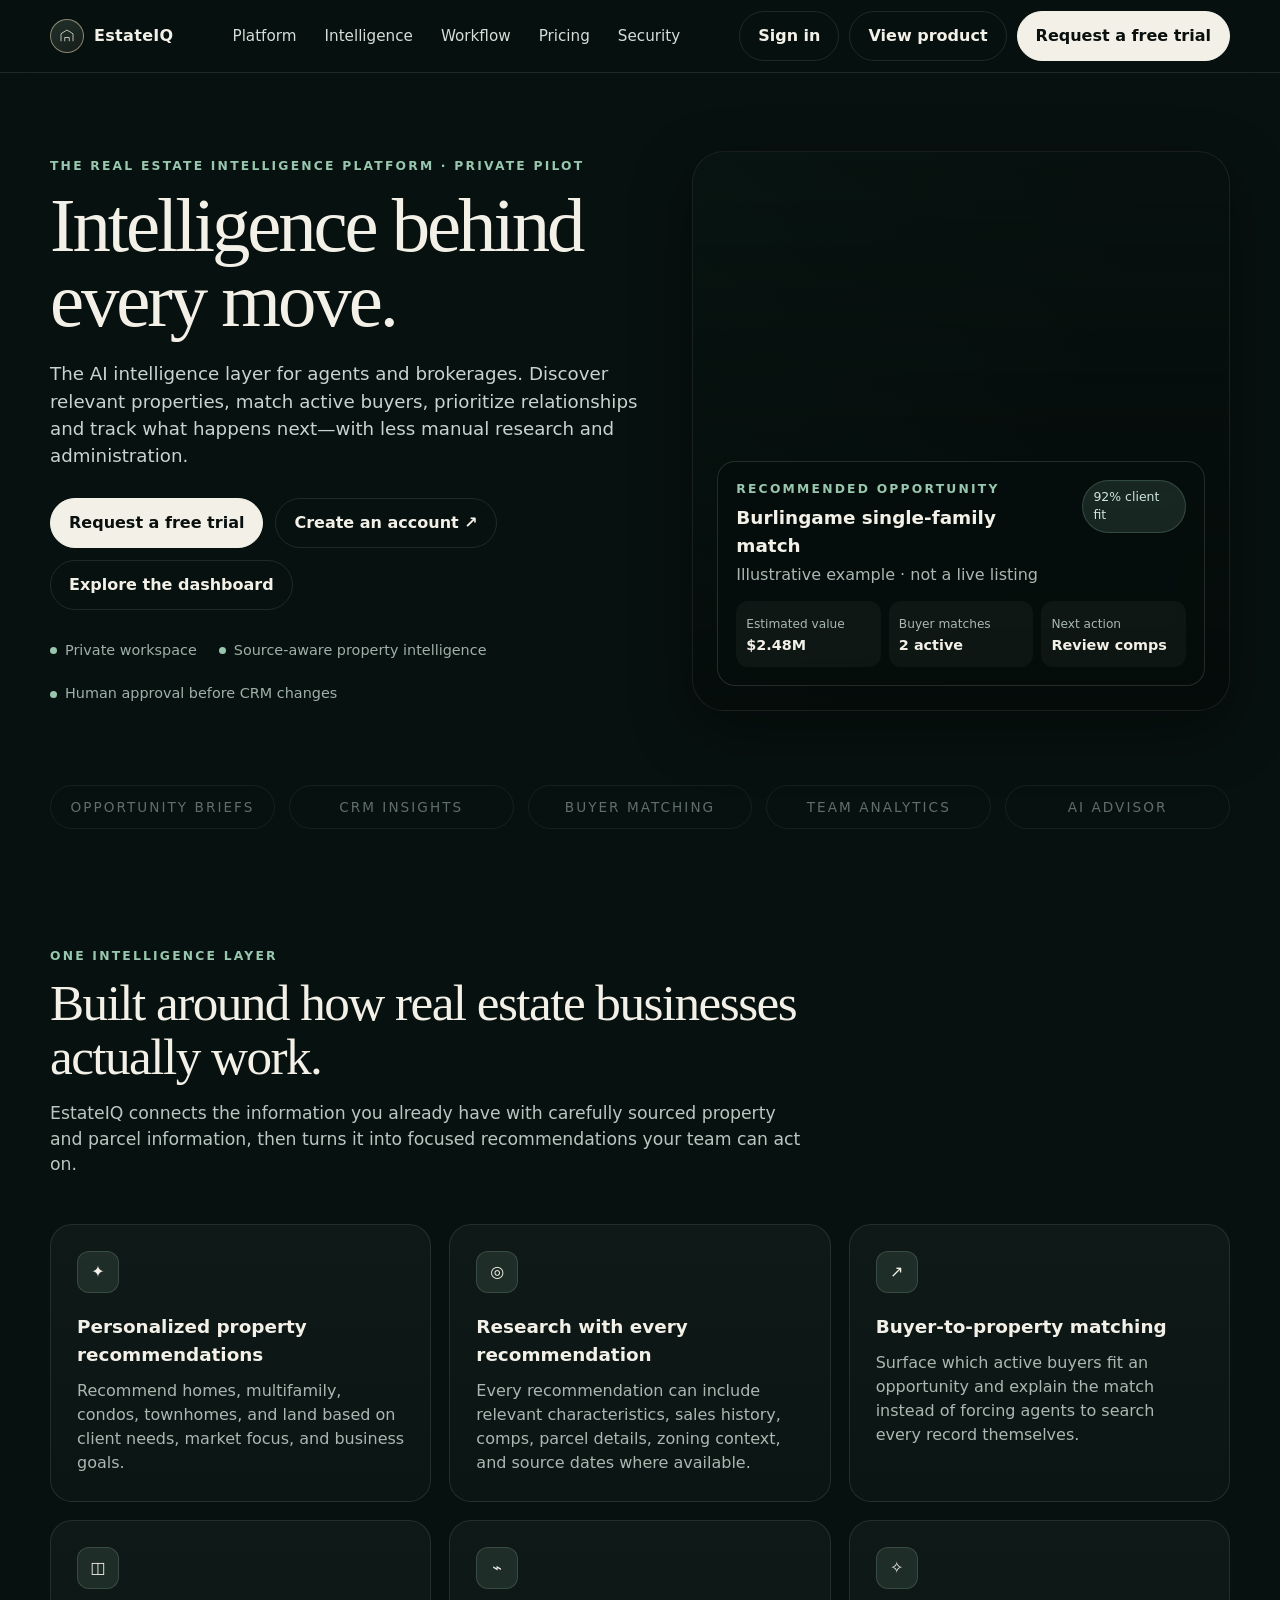
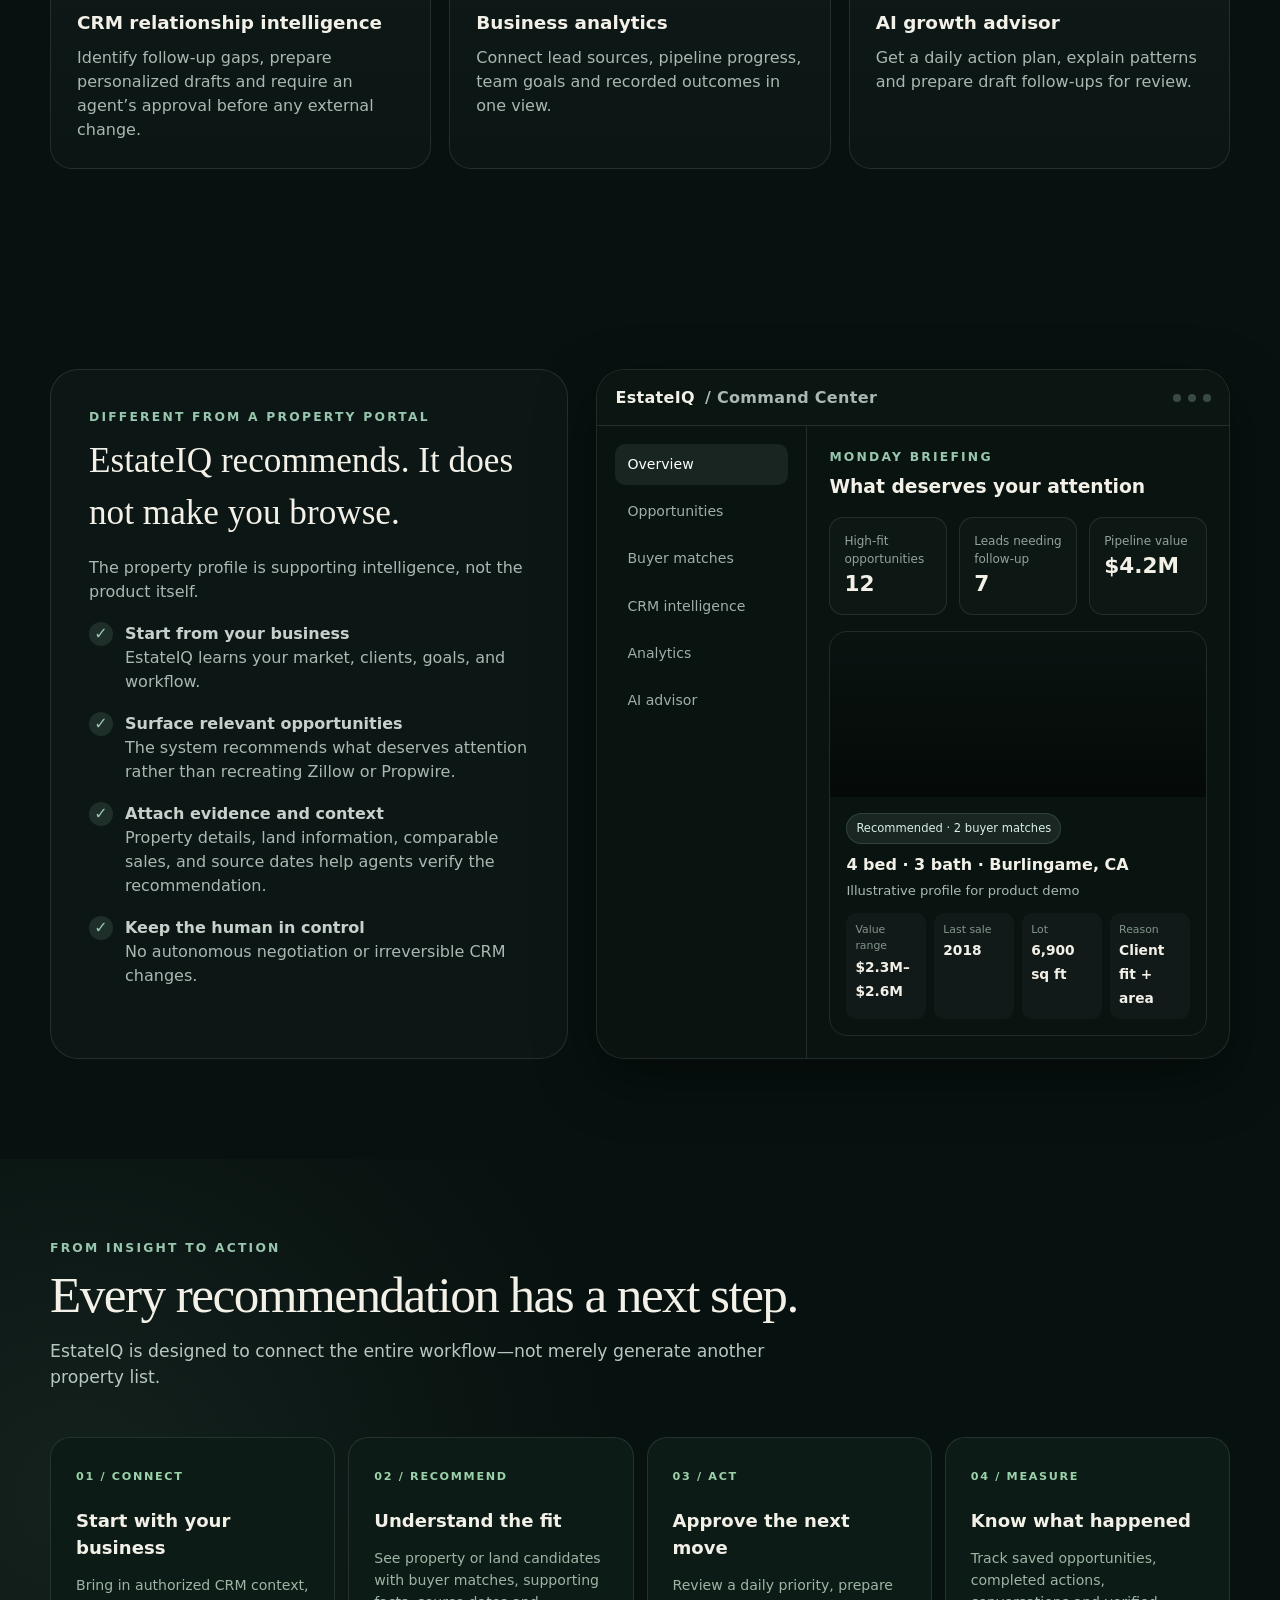
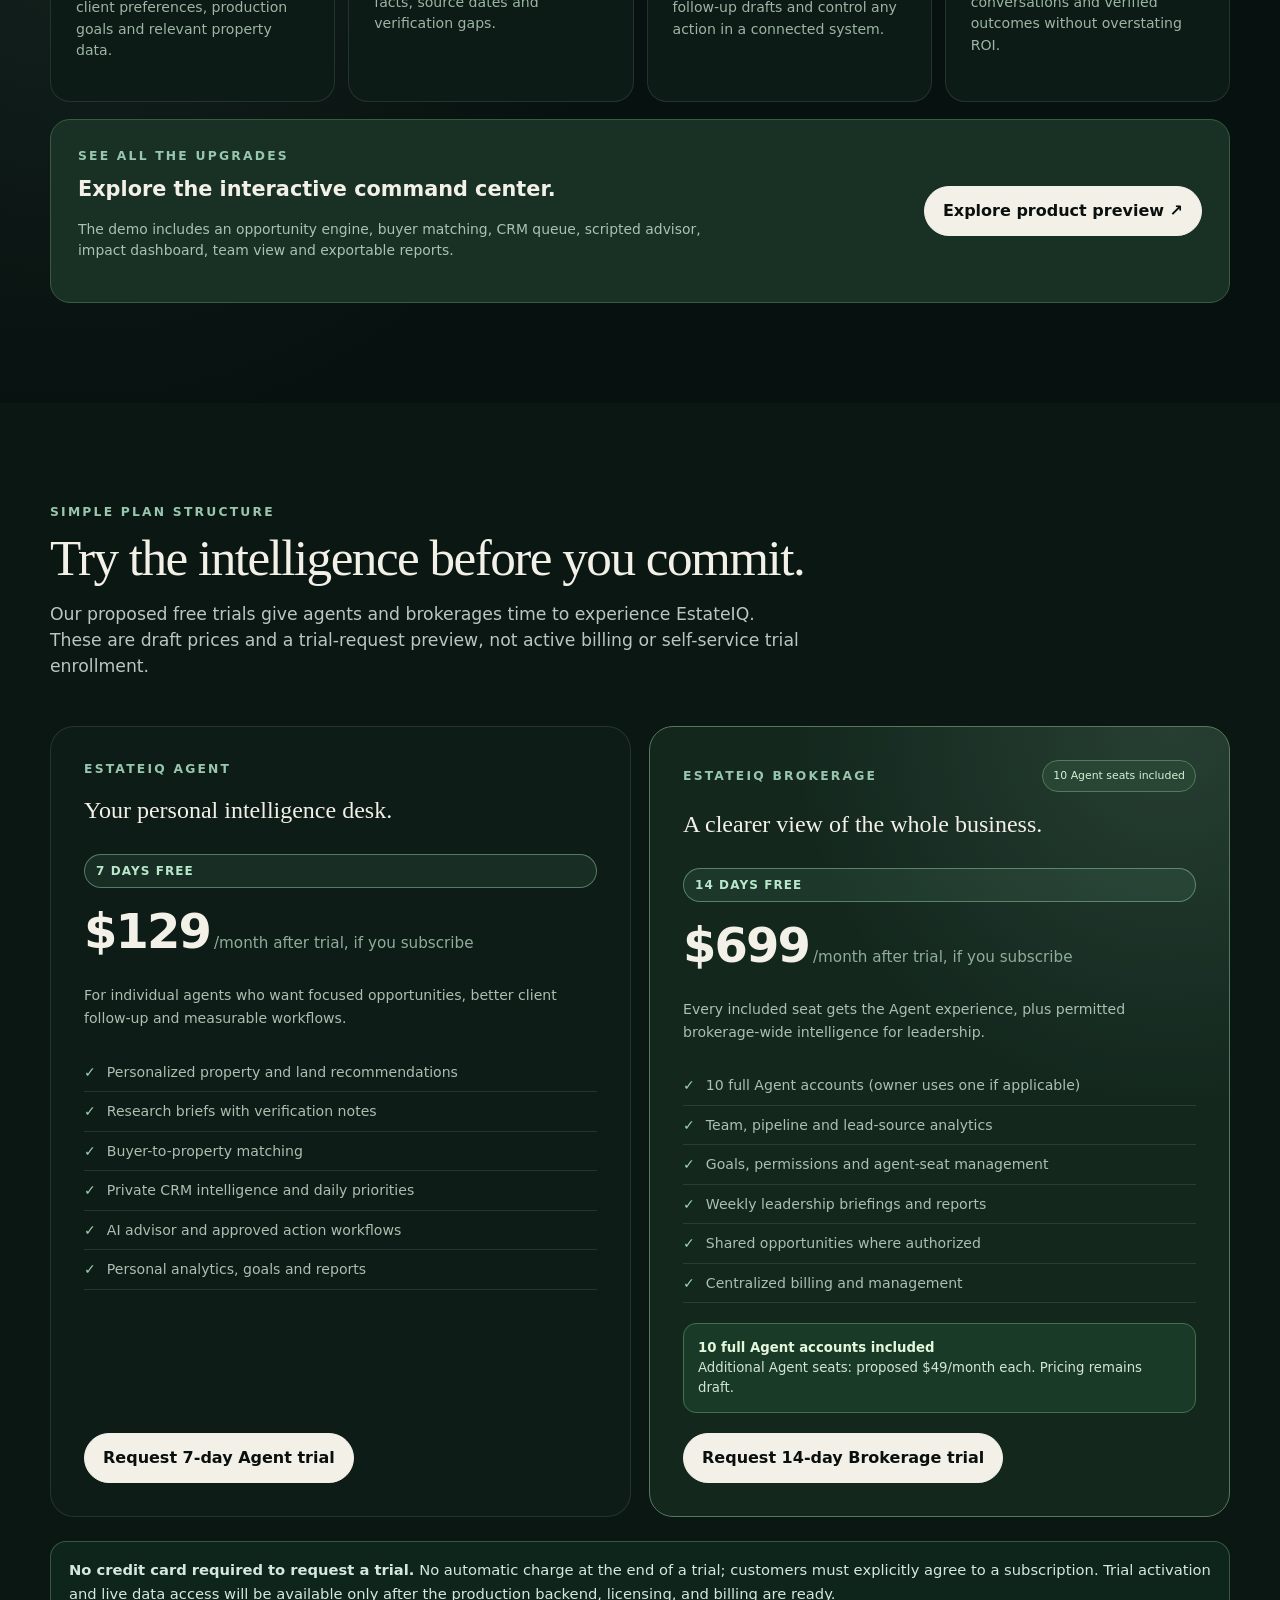
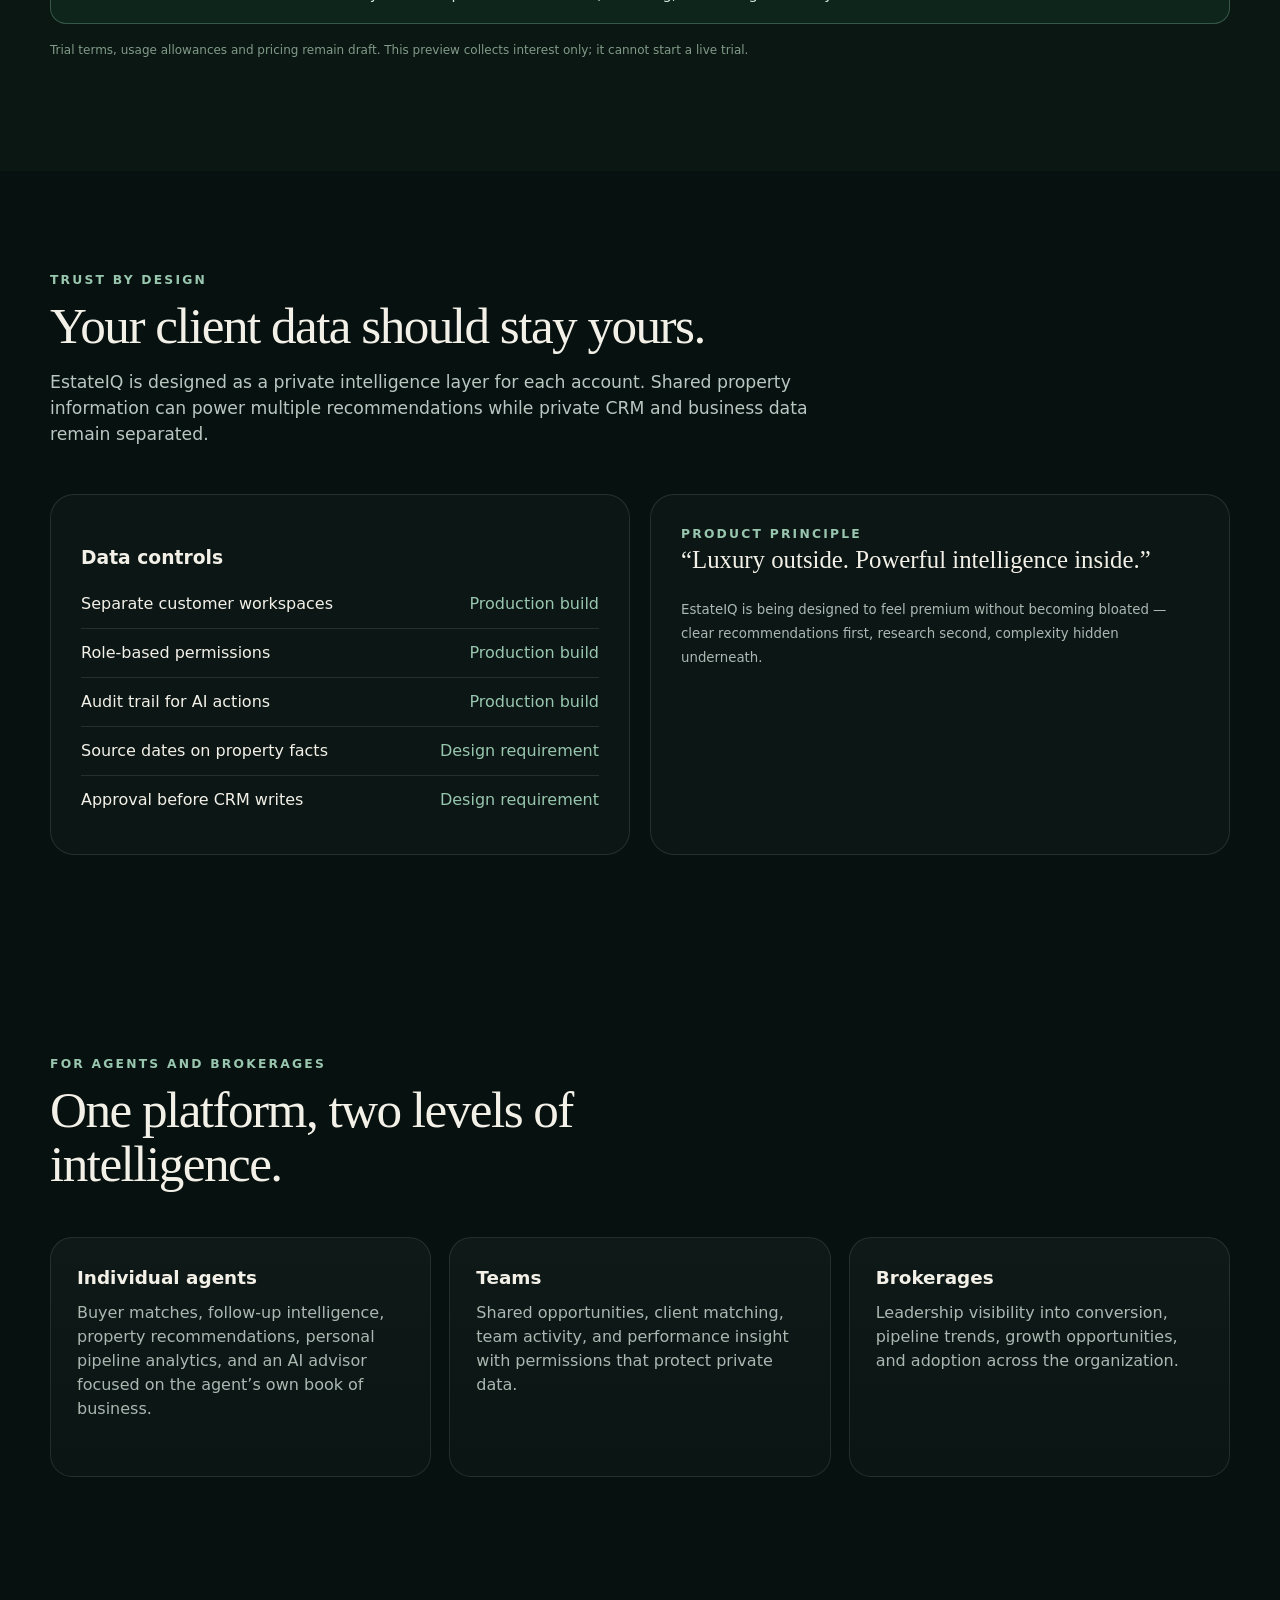
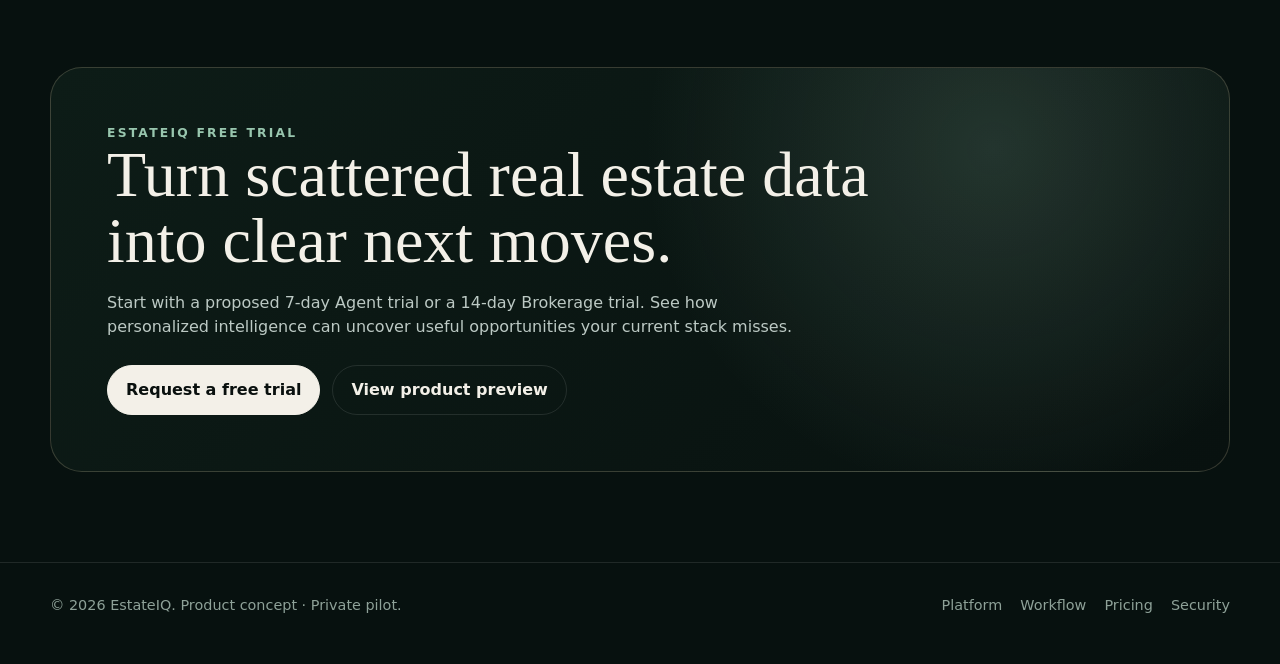
==== index.html @ 52d95205 "Import EstateIQ V8 website and advisor draft" ====
<!doctype html><html lang="en"><head><meta charset="utf-8"><meta name="viewport" content="width=device-width,initial-scale=1"><title>EstateIQ — Intelligence behind every move</title><meta name="description" content="EstateIQ is an AI intelligence layer for real estate agents and brokerages, combining CRM insight, property recommendations, and business analytics."><link rel="preconnect" href="https://images.unsplash.com"><link rel="stylesheet" href="styles.css"><link rel="stylesheet" href="landing-v2.css"></head><body>
<nav class="nav"><div class="container nav-inner"><a class="brand" href="#top"><span class="brand-mark"><svg viewBox="0 0 24 24" fill="none" stroke="currentColor"><path d="M4 19V9l8-5 8 5v10"/><path d="M9 19v-5h6v5"/></svg></span>EstateIQ</a><button class="mobile-nav-toggle" type="button" id="mobileNavToggle" aria-label="Open site menu" aria-expanded="false" aria-controls="mobileNav">☰</button><div class="nav-links" id="mobileNav"><a href="#platform">Platform</a><a href="#intelligence">Intelligence</a><a href="#workflow">Workflow</a><a href="#pricing">Pricing</a><a href="#security">Security</a></div><div class="nav-actions"><a class="btn nav-signin" href="auth.html">Sign in</a><button class="btn" data-demo>View product</button><button class="btn btn-primary" data-open-pilot>Request a free trial</button></div></div></nav>
<main id="top">
<section class="hero"><div class="container hero-grid"><div><div class="eyebrow">THE REAL ESTATE INTELLIGENCE PLATFORM · PRIVATE PILOT</div><h1>Intelligence behind every move.</h1><p>The AI intelligence layer for agents and brokerages. Discover relevant properties, match active buyers, prioritize relationships and track what happens next—with less manual research and administration.</p><div class="hero-actions"><button class="btn btn-primary" data-open-pilot>Request a free trial</button><a class="btn" href="auth.html">Create an account ↗</a><button class="btn" data-demo>Explore the dashboard</button></div><div class="trust-row"><span><i class="dot"></i>Private workspace</span><span><i class="dot"></i>Source-aware property intelligence</span><span><i class="dot"></i>Human approval before CRM changes</span></div></div><div class="hero-card"><div class="float-card"><div class="float-top"><div><div class="eyebrow">Recommended opportunity</div><h3>Burlingame single-family match</h3><div class="muted">Illustrative example · not a live listing</div></div><div class="score">92% client fit</div></div><div class="float-meta"><div><span>Estimated value</span><strong>$2.48M</strong></div><div><span>Buyer matches</span><strong>2 active</strong></div><div><span>Next action</span><strong>Review comps</strong></div></div></div></div></div></section>
<section class="logo-strip"><div class="container"><div class="logo-line"><div class="logo-pill">Opportunity briefs</div><div class="logo-pill">CRM insights</div><div class="logo-pill">Buyer matching</div><div class="logo-pill">Team analytics</div><div class="logo-pill">AI advisor</div></div></div></section>
<section id="platform" class="section"><div class="container"><div class="section-head"><div class="eyebrow">One intelligence layer</div><h2>Built around how real estate businesses actually work.</h2><p class="lead">EstateIQ connects the information you already have with carefully sourced property and parcel information, then turns it into focused recommendations your team can act on.</p></div><div class="grid-3"><article class="feature-card"><div class="icon">✦</div><h3>Personalized property recommendations</h3><p>Recommend homes, multifamily, condos, townhomes, and land based on client needs, market focus, and business goals.</p></article><article class="feature-card"><div class="icon">◎</div><h3>Research with every recommendation</h3><p>Every recommendation can include relevant characteristics, sales history, comps, parcel details, zoning context, and source dates where available.</p></article><article class="feature-card"><div class="icon">↗</div><h3>Buyer-to-property matching</h3><p>Surface which active buyers fit an opportunity and explain the match instead of forcing agents to search every record themselves.</p></article><article class="feature-card"><div class="icon">◫</div><h3>CRM relationship intelligence</h3><p>Identify follow-up gaps, prepare personalized drafts and require an agent’s approval before any external change.</p></article><article class="feature-card"><div class="icon">⌁</div><h3>Business analytics</h3><p>Connect lead sources, pipeline progress, team goals and recorded outcomes in one view.</p></article><article class="feature-card"><div class="icon">✧</div><h3>AI growth advisor</h3><p>Get a daily action plan, explain patterns and prepare draft follow-ups for review.</p></article></div></div></section>
<section id="intelligence" class="section"><div class="container showcase"><div class="showcase-copy"><div class="eyebrow">Different from a property portal</div><h3>EstateIQ recommends. It does not make you browse.</h3><p class="muted">The property profile is supporting intelligence, not the product itself.</p><div class="bullet"><div class="bullet-check">✓</div><div><strong>Start from your business</strong><br><span class="muted">EstateIQ learns your market, clients, goals, and workflow.</span></div></div><div class="bullet"><div class="bullet-check">✓</div><div><strong>Surface relevant opportunities</strong><br><span class="muted">The system recommends what deserves attention rather than recreating Zillow or Propwire.</span></div></div><div class="bullet"><div class="bullet-check">✓</div><div><strong>Attach evidence and context</strong><br><span class="muted">Property details, land information, comparable sales, and source dates help agents verify the recommendation.</span></div></div><div class="bullet"><div class="bullet-check">✓</div><div><strong>Keep the human in control</strong><br><span class="muted">No autonomous negotiation or irreversible CRM changes.</span></div></div></div><div class="product-demo"><div class="demo-bar"><div class="brand">EstateIQ <span class="muted">/ Command Center</span></div><div class="lights"><span></span><span></span><span></span></div></div><div class="demo-body"><aside class="demo-side"><div class="side-item active">Overview</div><div class="side-item">Opportunities</div><div class="side-item">Buyer matches</div><div class="side-item">CRM intelligence</div><div class="side-item">Analytics</div><div class="side-item">AI advisor</div></aside><div class="demo-main"><div class="eyebrow">Monday briefing</div><h3 style="margin:6px 0 16px">What deserves your attention</h3><div class="metric-row"><div class="metric"><span>High-fit opportunities</span><strong>12</strong></div><div class="metric"><span>Leads needing follow-up</span><strong>7</strong></div><div class="metric"><span>Pipeline value</span><strong>$4.2M</strong></div></div><div class="recommendation"><div class="rec-img"></div><div class="rec-content"><span class="chip">Recommended · 2 buyer matches</span><h4>4 bed · 3 bath · Burlingame, CA</h4><div class="muted" style="font-size:.82rem">Illustrative profile for product demo</div><div class="rec-grid"><div><span>Value range</span><strong>$2.3M–$2.6M</strong></div><div><span>Last sale</span><strong>2018</strong></div><div><span>Lot</span><strong>6,900 sq ft</strong></div><div><span>Reason</span><strong>Client fit + area</strong></div></div></div></div></div></div></div></div></section>
<section id="workflow" class="section workflow-section"><div class="container"><div class="section-head"><div class="eyebrow">FROM INSIGHT TO ACTION</div><h2>Every recommendation has a next step.</h2><p class="lead">EstateIQ is designed to connect the entire workflow—not merely generate another property list.</p></div><div class="workflow-grid"><article class="workflow-step"><span>01 / CONNECT</span><h3>Start with your business</h3><p>Bring in authorized CRM context, client preferences, production goals and relevant property data.</p></article><article class="workflow-step"><span>02 / RECOMMEND</span><h3>Understand the fit</h3><p>See property or land candidates with buyer matches, supporting facts, source dates and verification gaps.</p></article><article class="workflow-step"><span>03 / ACT</span><h3>Approve the next move</h3><p>Review a daily priority, prepare follow-up drafts and control any action in a connected system.</p></article><article class="workflow-step"><span>04 / MEASURE</span><h3>Know what happened</h3><p>Track saved opportunities, completed actions, conversations and verified outcomes without overstating ROI.</p></article></div><div class="workflow-cta"><div><div class="eyebrow">SEE ALL THE UPGRADES</div><h3>Explore the interactive command center.</h3><p>The demo includes an opportunity engine, buyer matching, CRM queue, scripted advisor, impact dashboard, team view and exportable reports.</p></div><button class="btn btn-primary" data-demo>Explore product preview ↗</button></div></div></section>
<section id="pricing" class="section pricing-section"><div class="container"><div class="section-head"><div class="eyebrow">SIMPLE PLAN STRUCTURE</div><h2>Try the intelligence before you commit.</h2><p class="lead">Our proposed free trials give agents and brokerages time to experience EstateIQ. These are draft prices and a trial-request preview, not active billing or self-service trial enrollment.</p></div><div class="pricing-grid"><article class="pricing-card"><div class="eyebrow">ESTATEIQ AGENT</div><h3>Your personal intelligence desk.</h3><div class="trial-ribbon">7 DAYS FREE</div><div class="price">$129<span>/month after trial, if you subscribe</span></div><p>For individual agents who want focused opportunities, better client follow-up and measurable workflows.</p><ul><li>Personalized property and land recommendations</li><li>Research briefs with verification notes</li><li>Buyer-to-property matching</li><li>Private CRM intelligence and daily priorities</li><li>AI advisor and approved action workflows</li><li>Personal analytics, goals and reports</li></ul><button class="btn btn-primary" data-open-pilot data-trial-plan="agent">Request 7-day Agent trial</button></article><article class="pricing-card featured"><div class="price-top"><div class="eyebrow">ESTATEIQ BROKERAGE</div><span class="price-pill">10 Agent seats included</span></div><h3>A clearer view of the whole business.</h3><div class="trial-ribbon">14 DAYS FREE</div><div class="price">$699<span>/month after trial, if you subscribe</span></div><p>Every included seat gets the Agent experience, plus permitted brokerage-wide intelligence for leadership.</p><ul><li>10 full Agent accounts (owner uses one if applicable)</li><li>Team, pipeline and lead-source analytics</li><li>Goals, permissions and agent-seat management</li><li>Weekly leadership briefings and reports</li><li>Shared opportunities where authorized</li><li>Centralized billing and management</li></ul><div class="founding-note"><strong>10 full Agent accounts included</strong><br>Additional Agent seats: proposed $49/month each. Pricing remains draft.</div><button class="btn btn-primary" data-open-pilot data-trial-plan="brokerage">Request 14-day Brokerage trial</button></article></div><div class="trial-assurance"><strong>No credit card required to request a trial.</strong> No automatic charge at the end of a trial; customers must explicitly agree to a subscription. Trial activation and live data access will be available only after the production backend, licensing, and billing are ready.</div><p class="pricing-disclaimer">Trial terms, usage allowances and pricing remain draft. This preview collects interest only; it cannot start a live trial.</p></div></section>
<section id="security" class="section"><div class="container"><div class="section-head"><div class="eyebrow">Trust by design</div><h2>Your client data should stay yours.</h2><p class="lead">EstateIQ is designed as a private intelligence layer for each account. Shared property information can power multiple recommendations while private CRM and business data remain separated.</p></div><div class="split"><div class="security-card"><h3>Data controls</h3><div class="security-list"><div class="security-row"><span>Separate customer workspaces</span><span>Production build</span></div><div class="security-row"><span>Role-based permissions</span><span>Production build</span></div><div class="security-row"><span>Audit trail for AI actions</span><span>Production build</span></div><div class="security-row"><span>Source dates on property facts</span><span>Design requirement</span></div><div class="security-row"><span>Approval before CRM writes</span><span>Design requirement</span></div></div></div><div class="quote-card"><div class="eyebrow">Product principle</div><blockquote>“Luxury outside. Powerful intelligence inside.”</blockquote><small>EstateIQ is being designed to feel premium without becoming bloated — clear recommendations first, research second, complexity hidden underneath.</small></div></div></div></section>
<section id="about" class="section"><div class="container"><div class="section-head"><div class="eyebrow">For agents and brokerages</div><h2>One platform, two levels of intelligence.</h2></div><div class="grid-3"><article class="feature-card"><h3>Individual agents</h3><p>Buyer matches, follow-up intelligence, property recommendations, personal pipeline analytics, and an AI advisor focused on the agent’s own book of business.</p></article><article class="feature-card"><h3>Teams</h3><p>Shared opportunities, client matching, team activity, and performance insight with permissions that protect private data.</p></article><article class="feature-card"><h3>Brokerages</h3><p>Leadership visibility into conversion, pipeline trends, growth opportunities, and adoption across the organization.</p></article></div></div></section>
<section class="cta"><div class="container"><div class="cta-box"><div class="eyebrow">EstateIQ free trial</div><h2>Turn scattered real estate data into clear next moves.</h2><p>Start with a proposed 7-day Agent trial or a 14-day Brokerage trial. See how personalized intelligence can uncover useful opportunities your current stack misses.</p><div class="cta-actions"><button class="btn btn-primary" data-open-pilot>Request a free trial</button><button class="btn" data-demo>View product preview</button></div></div></div></section>
</main>
<footer><div class="container footer-inner"><div>© 2026 EstateIQ. Product concept · Private pilot.</div><div class="footer-links"><a href="#platform">Platform</a><a href="#workflow">Workflow</a><a href="#pricing">Pricing</a><a href="#security">Security</a></div></div></footer>
<div class="modal" id="pilotModal"><div class="modal-card"><div class="modal-head"><div><div class="eyebrow">Trial request</div><strong>Request your EstateIQ free trial</strong></div><button type="button" class="close" data-close-pilot aria-label="Close pilot form">×</button></div><div class="modal-body"><form id="pilotForm" name="estateiq-pilot" method="POST" action="/thank-you.html" data-netlify="true" netlify-honeypot="bot-field"><input type="hidden" name="form-name" value="estateiq-pilot"><p class="visually-hidden"><label>Do not fill this out: <input name="bot-field"></label></p><div class="trial-form-intro">Agent: 7 days free · Brokerage: 14 days free. This preview collects trial requests; no trial or subscription starts here.</div><div class="field"><label for="trialPlan">Trial type</label><select id="trialPlan" name="trial-plan" required><option value="agent">Agent — 7 days free</option><option value="brokerage">Brokerage — 14 days free</option></select></div><div class="field"><label for="pilotName">Name</label><input id="pilotName" name="name" required placeholder="Your name"></div><div class="field"><label for="pilotEmail">Work email</label><input id="pilotEmail" name="email" type="email" required placeholder="you@brokerage.com"></div><div class="field"><label for="pilotRole">I am a...</label><select id="pilotRole" name="role"><option>Real estate agent</option><option>Team lead</option><option>Broker / owner</option><option>Other</option></select></div><div class="field"><label for="pilotCompany">Brokerage / team</label><input id="pilotCompany" name="company" placeholder="Company name"></div><div class="field"><label for="pilotGoals">What do you want EstateIQ to help with?</label><textarea id="pilotGoals" name="goals" rows="4" placeholder="Property matching, lead follow-up, analytics..."></textarea></div><button class="btn btn-primary" type="submit">Submit trial request</button><div class="notice" id="formNote">No credit card is collected and no trial starts automatically. This form can collect requests only after Netlify Forms is enabled and tested on a deployed site.</div></form></div></div></div>
<script src="app.js"></script></body></html>
---- styles.css ----
:root{
  --bg:#07110f;
  --panel:#0c1715;
  --panel-2:#101f1b;
  --text:#f3f0e8;
  --muted:#aab8b1;
  --sage:#98c6ae;
  --sage-2:#6fa58c;
  --champ:#d9c7a5;
  --line:rgba(255,255,255,.10);
  --shadow:0 20px 60px rgba(0,0,0,.35);
  --radius:22px;
  --radius-sm:14px;
}
*{box-sizing:border-box} html{scroll-behavior:smooth} body{margin:0;background:var(--bg);color:var(--text);font-family:Inter,ui-sans-serif,system-ui,-apple-system,BlinkMacSystemFont,"Segoe UI",sans-serif;line-height:1.5}
a{color:inherit;text-decoration:none} button,input{font:inherit}
.container{width:min(1180px,calc(100% - 40px));margin:0 auto}.eyebrow{font-size:.77rem;letter-spacing:.18em;text-transform:uppercase;color:var(--sage);font-weight:700}.muted{color:var(--muted)}
.nav{position:sticky;top:0;z-index:50;background:rgba(7,17,15,.80);backdrop-filter:blur(18px);border-bottom:1px solid var(--line)}.nav-inner{height:72px;display:flex;align-items:center;justify-content:space-between;gap:24px}.brand{display:flex;align-items:center;gap:10px;font-weight:700;letter-spacing:.02em}.brand-mark{width:34px;height:34px;border:1px solid rgba(217,199,165,.6);border-radius:50%;display:grid;place-items:center;background:linear-gradient(145deg,rgba(152,198,174,.18),rgba(217,199,165,.08))}.brand-mark svg{width:18px;height:18px}.nav-links{display:flex;gap:28px;color:#d6ddd9;font-size:.95rem}.nav-links a:hover{color:white}.nav-actions{display:flex;gap:10px;align-items:center}
.btn{display:inline-flex;align-items:center;justify-content:center;gap:8px;border:1px solid var(--line);padding:12px 18px;border-radius:999px;background:transparent;color:var(--text);cursor:pointer;transition:.2s ease;font-weight:650}.btn:hover{transform:translateY(-1px);border-color:rgba(152,198,174,.45)}.btn-primary{background:var(--text);color:#09100e;border-color:var(--text)}.btn-primary:hover{background:#fff}.btn-sage{background:var(--sage);color:#08110e;border-color:var(--sage)}
.hero{padding:78px 0 48px}.hero-grid{display:grid;grid-template-columns:1.05fr .95fr;gap:48px;align-items:center}.hero h1{font-family:Georgia,"Times New Roman",serif;font-weight:500;font-size:clamp(3rem,6vw,5.9rem);line-height:.97;letter-spacing:-.04em;margin:14px 0 22px}.hero p{font-size:1.14rem;color:#c9d3cf;max-width:680px}.hero-actions{display:flex;gap:12px;flex-wrap:wrap;margin-top:28px}.trust-row{display:flex;gap:22px;flex-wrap:wrap;margin-top:30px;color:#9eb0a8;font-size:.9rem}.trust-row span{display:flex;align-items:center;gap:8px}.dot{width:7px;height:7px;border-radius:50%;background:var(--sage)}
.hero-card{position:relative;min-height:560px;border-radius:32px;overflow:hidden;box-shadow:var(--shadow);border:1px solid rgba(255,255,255,.08);background:linear-gradient(180deg,rgba(4,10,9,.05),rgba(4,10,9,.82)),url('https://images.unsplash.com/photo-1600585154340-be6161a56a0c?auto=format&fit=crop&w=1200&q=82') center/cover}.hero-card::after{content:"";position:absolute;inset:0;background:linear-gradient(120deg,rgba(11,42,31,.15),rgba(0,0,0,0) 60%)}.float-card{position:absolute;left:24px;right:24px;bottom:24px;background:rgba(5,14,12,.82);backdrop-filter:blur(16px);border:1px solid rgba(255,255,255,.13);border-radius:18px;padding:18px;z-index:2}.float-top{display:flex;justify-content:space-between;align-items:flex-start;gap:20px}.score{font-size:.78rem;color:#cfe6db;background:rgba(152,198,174,.14);border:1px solid rgba(152,198,174,.22);padding:7px 10px;border-radius:999px}.float-card h3{margin:6px 0 4px;font-size:1.15rem}.float-meta{display:grid;grid-template-columns:repeat(3,1fr);gap:8px;margin-top:14px}.float-meta div{background:rgba(255,255,255,.04);border-radius:12px;padding:10px}.float-meta strong{display:block;font-size:.9rem}.float-meta span{font-size:.76rem;color:var(--muted)}
.logo-strip{padding:26px 0 18px;color:#8ea198;font-size:.85rem;text-transform:uppercase;letter-spacing:.15em}.logo-line{display:grid;grid-template-columns:repeat(5,1fr);gap:14px;opacity:.65}.logo-pill{border:1px solid var(--line);border-radius:999px;text-align:center;padding:11px}
.section{padding:100px 0}.section-head{max-width:760px;margin-bottom:46px}.section h2{font-family:Georgia,"Times New Roman",serif;font-size:clamp(2.3rem,4vw,4rem);font-weight:500;line-height:1.05;letter-spacing:-.03em;margin:10px 0 16px}.section p.lead{font-size:1.08rem;color:#b9c7c1}.grid-3{display:grid;grid-template-columns:repeat(3,1fr);gap:18px}.feature-card{background:linear-gradient(180deg,rgba(255,255,255,.035),rgba(255,255,255,.02));border:1px solid var(--line);border-radius:var(--radius);padding:26px;min-height:240px}.icon{width:42px;height:42px;border-radius:12px;display:grid;place-items:center;background:rgba(152,198,174,.12);border:1px solid rgba(152,198,174,.2);margin-bottom:20px}.feature-card h3{margin:0 0 10px;font-size:1.15rem}.feature-card p{color:var(--muted);margin:0}
.showcase{display:grid;grid-template-columns:.9fr 1.1fr;gap:28px;align-items:stretch}.showcase-copy{background:var(--panel);border:1px solid var(--line);border-radius:28px;padding:38px}.showcase-copy h3{font-family:Georgia,"Times New Roman",serif;font-size:2.2rem;font-weight:500;margin:8px 0 16px}.bullet{display:flex;gap:12px;margin:18px 0;color:#c7d1cc}.bullet-check{flex:0 0 24px;height:24px;border-radius:50%;display:grid;place-items:center;background:rgba(152,198,174,.13);color:var(--sage)}
.product-demo{background:#091310;border:1px solid var(--line);border-radius:28px;overflow:hidden;box-shadow:var(--shadow)}.demo-bar{height:56px;display:flex;align-items:center;justify-content:space-between;padding:0 18px;border-bottom:1px solid var(--line);background:#0b1613}.lights{display:flex;gap:7px}.lights span{width:8px;height:8px;border-radius:50%;background:#394943}.demo-body{display:grid;grid-template-columns:210px 1fr;min-height:510px}.demo-side{border-right:1px solid var(--line);padding:18px}.side-item{padding:10px 12px;border-radius:10px;color:#9fb0a8;margin-bottom:6px;font-size:.88rem}.side-item.active{background:rgba(152,198,174,.10);color:white}.demo-main{padding:22px}.metric-row{display:grid;grid-template-columns:repeat(3,1fr);gap:12px}.metric{border:1px solid var(--line);border-radius:14px;padding:14px;background:rgba(255,255,255,.02)}.metric span{display:block;color:#91a39a;font-size:.75rem}.metric strong{font-size:1.35rem}.recommendation{margin-top:16px;border:1px solid var(--line);border-radius:18px;overflow:hidden}.rec-img{height:165px;background:linear-gradient(180deg,transparent,rgba(0,0,0,.5)),url('https://images.unsplash.com/photo-1564013799919-ab600027ffc6?auto=format&fit=crop&w=1200&q=82') center/cover}.rec-content{padding:16px}.chip{display:inline-flex;align-items:center;gap:6px;font-size:.72rem;color:#d8eee4;background:rgba(152,198,174,.11);border:1px solid rgba(152,198,174,.18);padding:6px 9px;border-radius:999px}.rec-content h4{margin:9px 0 4px}.rec-grid{display:grid;grid-template-columns:repeat(4,1fr);gap:8px;margin-top:12px}.rec-grid div{background:rgba(255,255,255,.03);border-radius:10px;padding:9px}.rec-grid span{display:block;color:#82958c;font-size:.68rem}.rec-grid strong{font-size:.86rem}
.split{display:grid;grid-template-columns:1fr 1fr;gap:20px}.quote-card,.security-card{border:1px solid var(--line);border-radius:24px;padding:30px;background:var(--panel)}.quote-card blockquote{font-family:Georgia,"Times New Roman",serif;font-size:1.55rem;line-height:1.35;margin:0 0 20px}.quote-card small{color:var(--muted)}
.security-list{display:grid;gap:12px;margin-top:20px}.security-row{display:flex;justify-content:space-between;gap:20px;padding-bottom:12px;border-bottom:1px solid var(--line)}.security-row:last-child{border-bottom:0}.security-row span:last-child{color:var(--sage)}
.cta{padding:90px 0}.cta-box{position:relative;overflow:hidden;border:1px solid rgba(217,199,165,.22);border-radius:32px;padding:56px;background:radial-gradient(circle at 80% 20%,rgba(152,198,174,.18),transparent 35%),linear-gradient(135deg,#0d1c17,#08110f)}.cta h2{font-family:Georgia,"Times New Roman",serif;font-size:clamp(2.5rem,5vw,4.7rem);font-weight:500;line-height:1.02;margin:0 0 18px;max-width:820px}.cta p{color:#bcc9c4;max-width:700px}.cta-actions{margin-top:26px;display:flex;gap:12px;flex-wrap:wrap}
footer{padding:32px 0 48px;border-top:1px solid var(--line);color:#8ea198;font-size:.9rem}.footer-inner{display:flex;justify-content:space-between;gap:20px;flex-wrap:wrap}.footer-links{display:flex;gap:18px;flex-wrap:wrap}
.modal{position:fixed;inset:0;background:rgba(0,0,0,.72);display:none;align-items:center;justify-content:center;z-index:100;padding:20px}.modal.open{display:flex}.modal-card{width:min(720px,100%);max-height:88vh;overflow:auto;background:#0b1512;border:1px solid var(--line);border-radius:24px;box-shadow:var(--shadow)}.modal-head{padding:22px;border-bottom:1px solid var(--line);display:flex;justify-content:space-between;align-items:center}.modal-body{padding:22px}.close{background:none;border:0;color:white;font-size:1.5rem;cursor:pointer}.field{display:grid;gap:7px;margin-bottom:14px}.field label{font-size:.85rem;color:#aab8b1}.field input,.field select,.field textarea{width:100%;background:#07100e;border:1px solid var(--line);color:white;border-radius:12px;padding:12px}.notice{font-size:.78rem;color:#8fa098;margin-top:10px}
@media (max-width:900px){.nav-links{display:none}.hero-grid,.showcase,.split{grid-template-columns:1fr}.hero-card{min-height:460px}.grid-3{grid-template-columns:1fr 1fr}.demo-body{grid-template-columns:1fr}.demo-side{display:none}.metric-row{grid-template-columns:1fr 1fr}.logo-line{grid-template-columns:repeat(2,1fr)}.cta-box{padding:38px}}
@media (max-width:620px){.container{width:min(100% - 24px,1180px)}.hero{padding-top:52px}.grid-3{grid-template-columns:1fr}.metric-row,.rec-grid{grid-template-columns:1fr 1fr}.hero-card{min-height:390px}.nav-actions .btn:first-child{display:none}.section{padding:72px 0}.cta-box{padding:28px}.float-meta{grid-template-columns:1fr 1fr}}
---- landing-v2.css ----
.workflow-section{padding-top:80px;background:radial-gradient(circle at 6% 40%,rgba(152,198,174,.09),transparent 42%)}.workflow-grid{display:grid;grid-template-columns:repeat(4,1fr);gap:13px}.workflow-step{background:#0c1b15;border:1px solid var(--line);padding:25px;border-radius:20px}.workflow-step>span{font-size:.7rem;letter-spacing:.15em;color:#9cd2ab;font-weight:750}.workflow-step h3{font-size:1.13rem;margin:20px 0 10px}.workflow-step p{font-size:.88rem;color:#9eb5a6;line-height:1.55}.workflow-cta{display:flex;gap:20px;align-items:center;justify-content:space-between;background:#183124;border:1px solid #365d41;border-radius:20px;margin-top:17px;padding:27px}.workflow-cta h3{margin:8px 0;font-size:1.3rem}.workflow-cta p{max-width:660px;color:#aac2b2;font-size:.87rem}.workflow-cta .btn{flex:0 0 auto}.pricing-section{background:#0a1712}.pricing-grid{display:grid;grid-template-columns:1fr 1fr;gap:18px}.pricing-card{display:flex;flex-direction:column;border:1px solid var(--line);border-radius:24px;padding:33px;background:#0d1c16}.pricing-card.featured{background:radial-gradient(circle at 90% 0,rgba(152,198,174,.15),transparent 40%),#13271d;border-color:#57785d}.pricing-card h3{font-family:Georgia,serif;font-weight:500;font-size:1.5rem;margin:14px 0}.pricing-card .price{font-size:3rem;letter-spacing:-.04em;font-weight:700;margin:3px 0}.pricing-card .price span{font-weight:450;letter-spacing:normal;color:#90ad9a;font-size:.95rem;margin-left:4px}.pricing-card p,.pricing-card li{color:#acbfb1;font-size:.88rem;line-height:1.6}.pricing-card ul{padding:0;margin:9px 0 20px;list-style:none;flex:1}.pricing-card li{padding:8px 0;border-bottom:1px solid var(--line)}.pricing-card li:before{content:'✓';color:#9dd2ad;padding-right:11px}.pricing-card .btn{align-self:flex-start}.price-top{display:flex;justify-content:space-between;align-items:center;gap:9px}.price-pill{background:#284633;border:1px solid #537a5a;color:#d4f1d8;font-size:.68rem;padding:7px 10px;border-radius:25px}.founding-note{font-size:.83rem;color:#d3e6d4;background:#193a27;border:1px solid #45704c;padding:14px;border-radius:13px;margin-bottom:20px}.founding-note strong{color:#e4f7dd}.pricing-disclaimer{font-size:.75rem!important;color:#829b8a;margin-top:17px}.visually-hidden{position:absolute;width:1px;height:1px;overflow:hidden;clip:rect(0,0,0,0);white-space:nowrap}@media(max-width:950px){.workflow-grid{grid-template-columns:repeat(2,1fr)}}@media(max-width:680px){.workflow-grid,.pricing-grid{grid-template-columns:1fr}.workflow-cta{display:block}.workflow-cta .btn{margin-top:10px}.pricing-card{padding:25px}.price-top{align-items:flex-start;flex-wrap:wrap}}
/* Keep sign-in visible on small screens while retaining the pilot CTA. */
@media(max-width:620px){.nav-actions .nav-signin{display:inline-flex!important;padding:10px 13px}.nav-actions button[data-demo]{display:none}.nav-actions button[data-open-pilot]{padding:10px 13px;font-size:.78rem}.nav-inner{gap:10px}.nav-actions{gap:5px}}

/* V5 trial cards and transparent preview notice */
.trial-ribbon{display:inline-flex;align-items:center;border:1px solid rgba(158,217,181,.45);background:rgba(123,194,153,.11);color:#b7e8cc;border-radius:999px;font-size:.75rem;font-weight:800;letter-spacing:.09em;padding:7px 11px;margin:12px 0 4px}
.trial-assurance{margin:24px 0 12px;padding:16px 18px;border:1px solid rgba(158,217,181,.28);border-radius:16px;background:rgba(24,63,50,.35);color:#d5e8dd;line-height:1.65;font-size:.92rem}
.trial-form-intro{padding:12px 14px;margin-bottom:17px;border:1px solid rgba(158,217,181,.24);background:rgba(24,63,50,.3);color:#d3e6db;border-radius:12px;font-size:.88rem;line-height:1.5}

/* Phone layout / touch navigation */
.mobile-nav-toggle{display:none;border:1px solid var(--line);background:#13241b;color:#eff6ee;border-radius:12px;min-width:44px;min-height:44px;font-size:1.25rem;cursor:pointer}
@media(max-width:900px){
 .mobile-nav-toggle{display:inline-grid;place-items:center;order:3}
 .nav-inner{position:relative}
 .nav-links.mobile-open{display:flex;position:absolute;top:calc(100% - 1px);left:0;right:0;flex-direction:column;gap:0;padding:9px 15px;background:#0a1712;border:1px solid #33513b;border-radius:0 0 16px 16px;box-shadow:0 18px 36px #0009;max-height:calc(100dvh - 75px);overflow:auto}
 .nav-links.mobile-open a{padding:13px 8px;min-height:44px;border-bottom:1px solid var(--line)}
 .nav-actions{margin-left:auto}
}
@media(max-width:620px){
 .nav-inner{gap:7px;min-height:68px;height:auto;padding-top:8px;padding-bottom:8px}
 .brand{font-size:1rem;white-space:nowrap}
 .nav-actions .nav-signin{display:none!important}
 .nav-actions button[data-open-pilot]{padding:10px 11px;min-height:44px;font-size:.73rem}
 .hero h1{font-size:clamp(2.55rem,12vw,4rem)}
 .hero-grid{gap:26px}
 .hero-actions{display:flex;flex-wrap:wrap}
 .hero-actions .btn{min-height:44px}
 .hero-card{min-height:350px}
 .float-card{max-width:calc(100% - 24px)}
 .pricing-card .price{font-size:2.5rem;overflow-wrap:anywhere}
 .pricing-card .price span{display:block;margin-left:0;line-height:1.3}
 .modal{padding:10px;align-items:flex-end}
 .modal-card{max-height:92dvh;border-radius:18px 18px 0 0}
 input,select,textarea{font-size:16px!important}
}
html,body{max-width:100%;overflow-x:clip}
img,svg{max-width:100%}
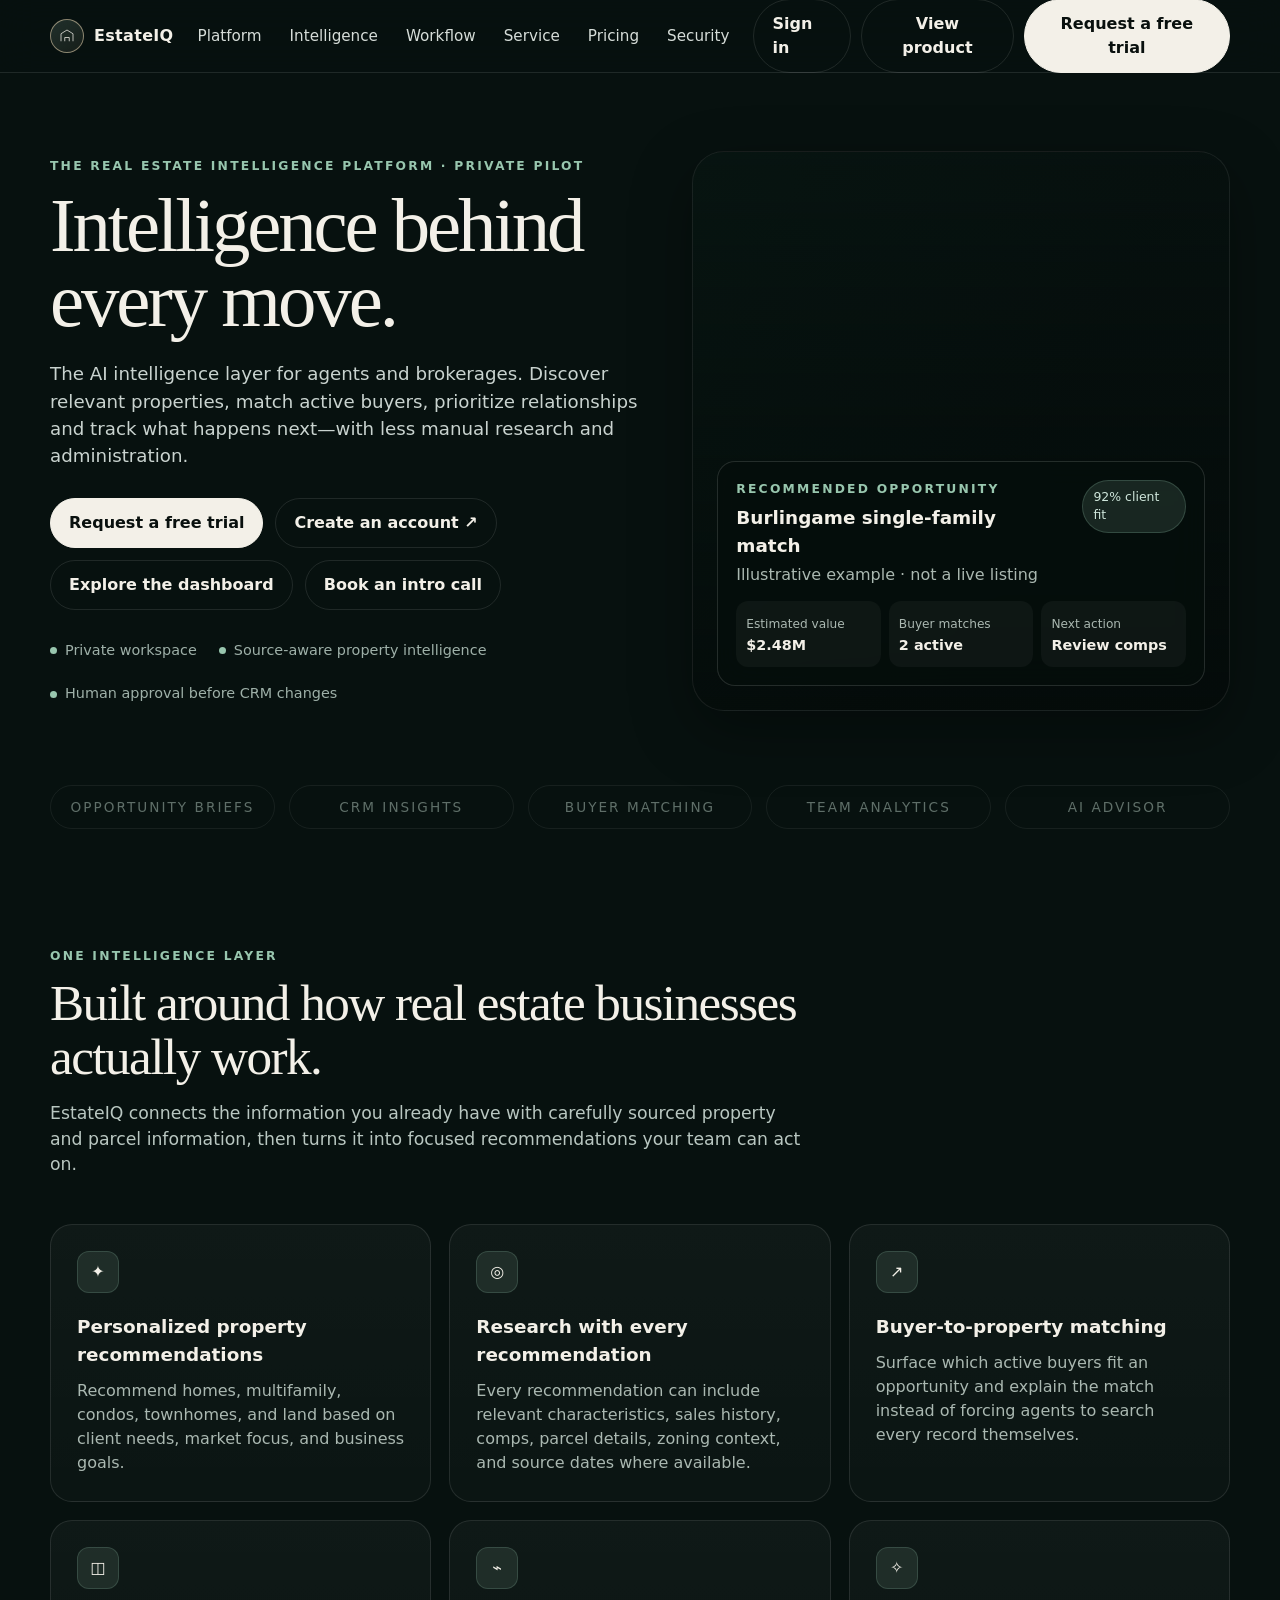
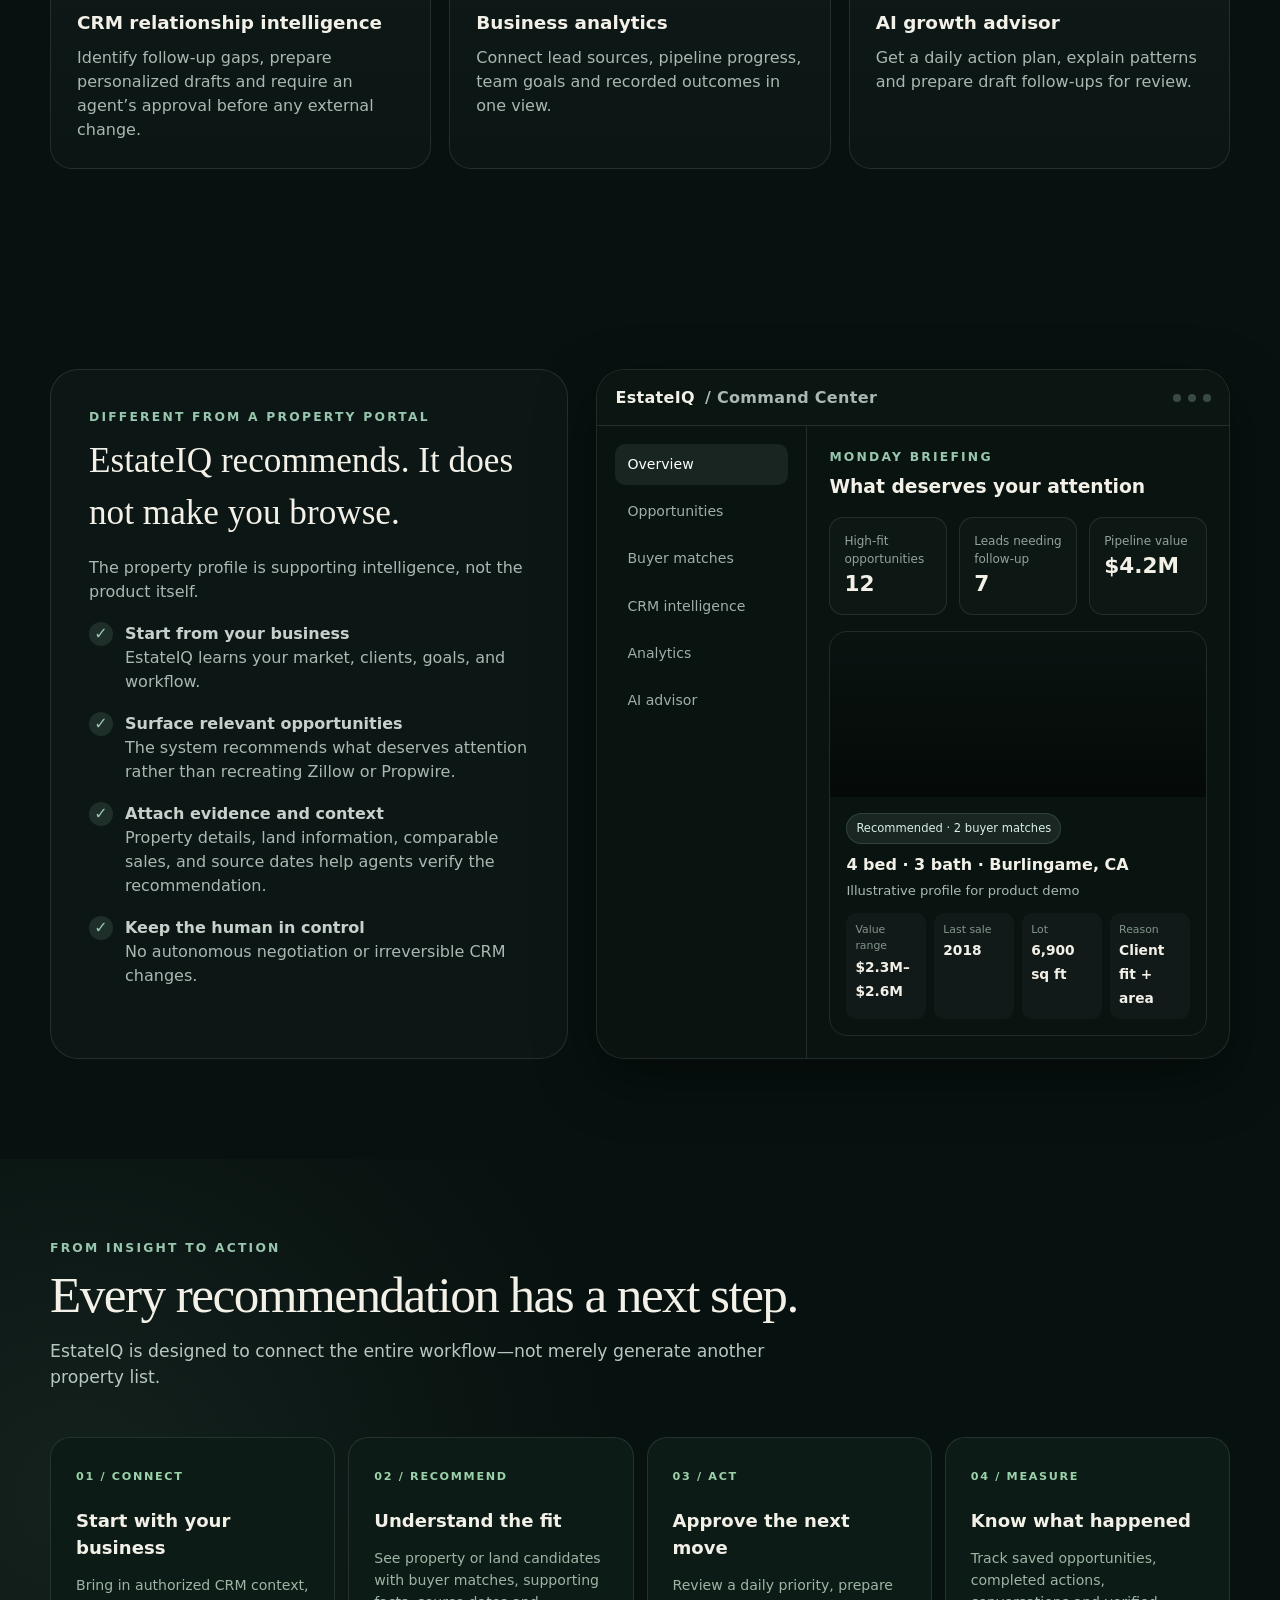
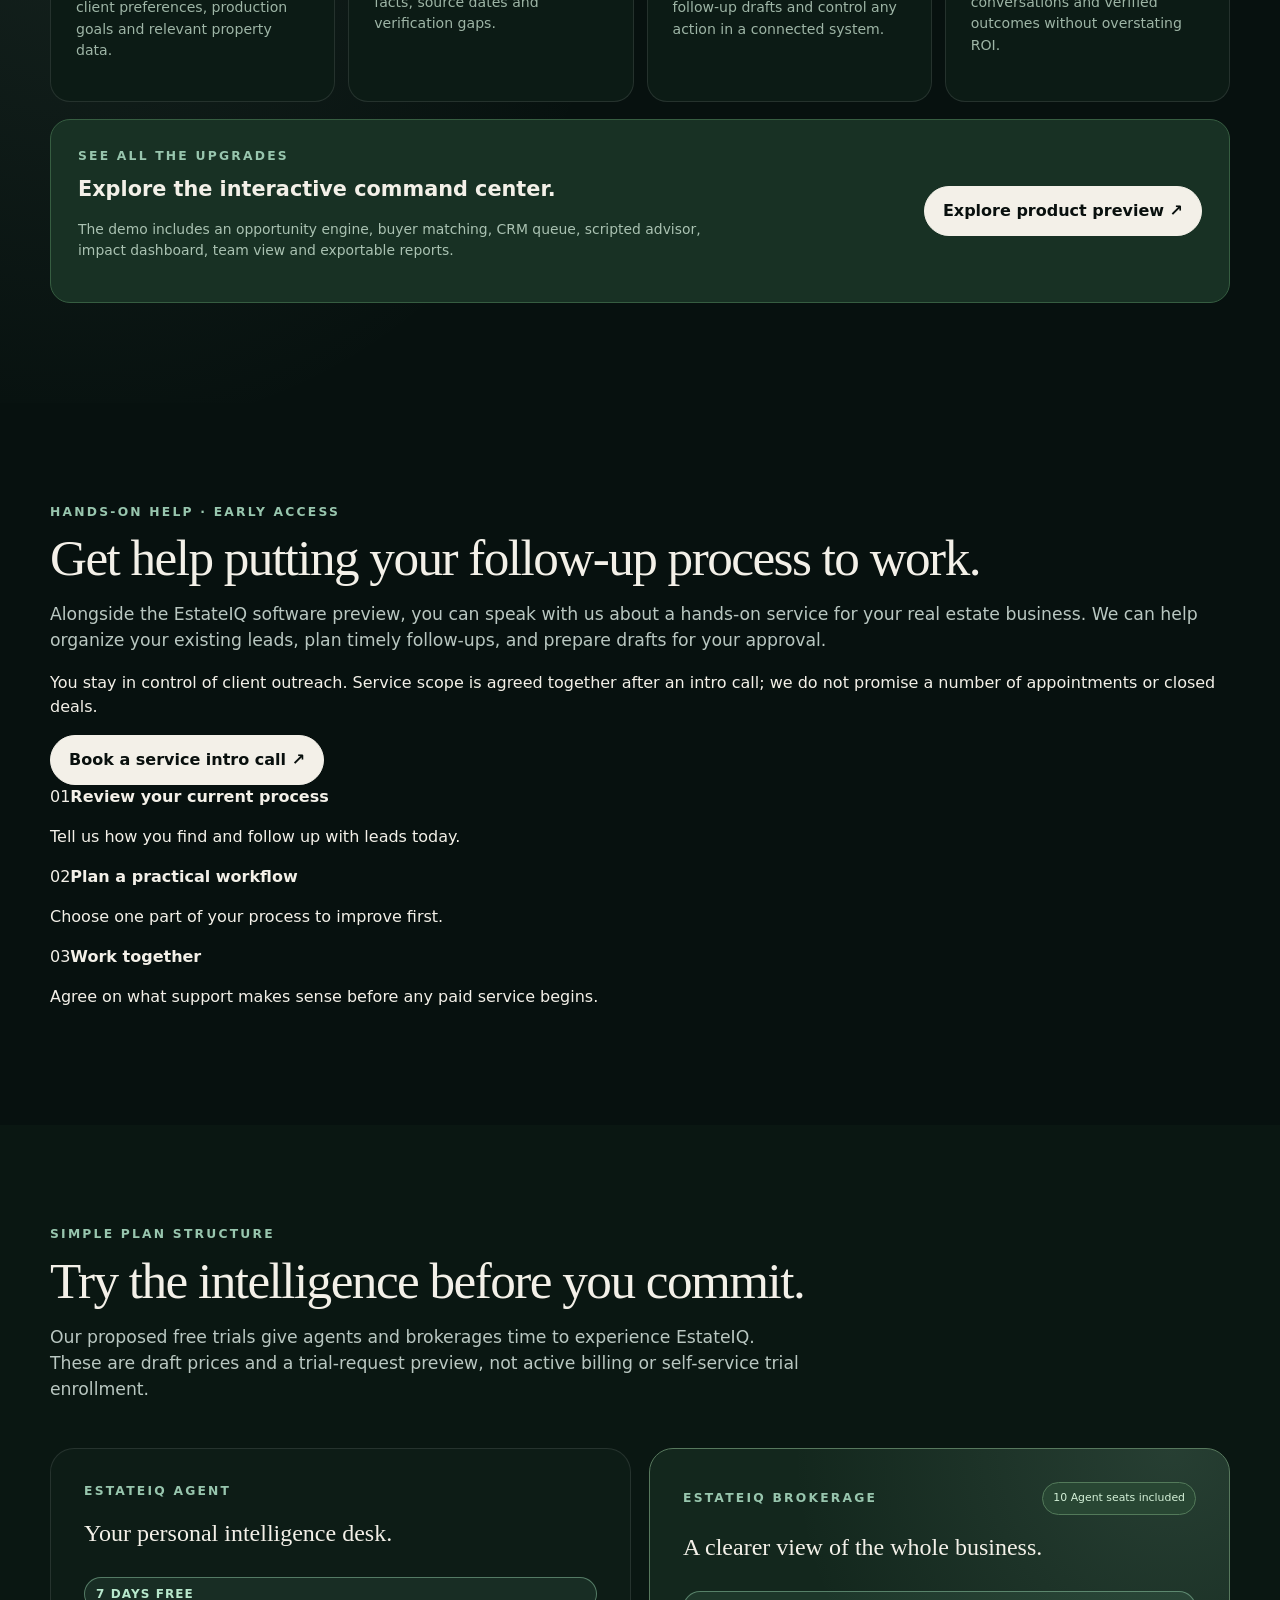
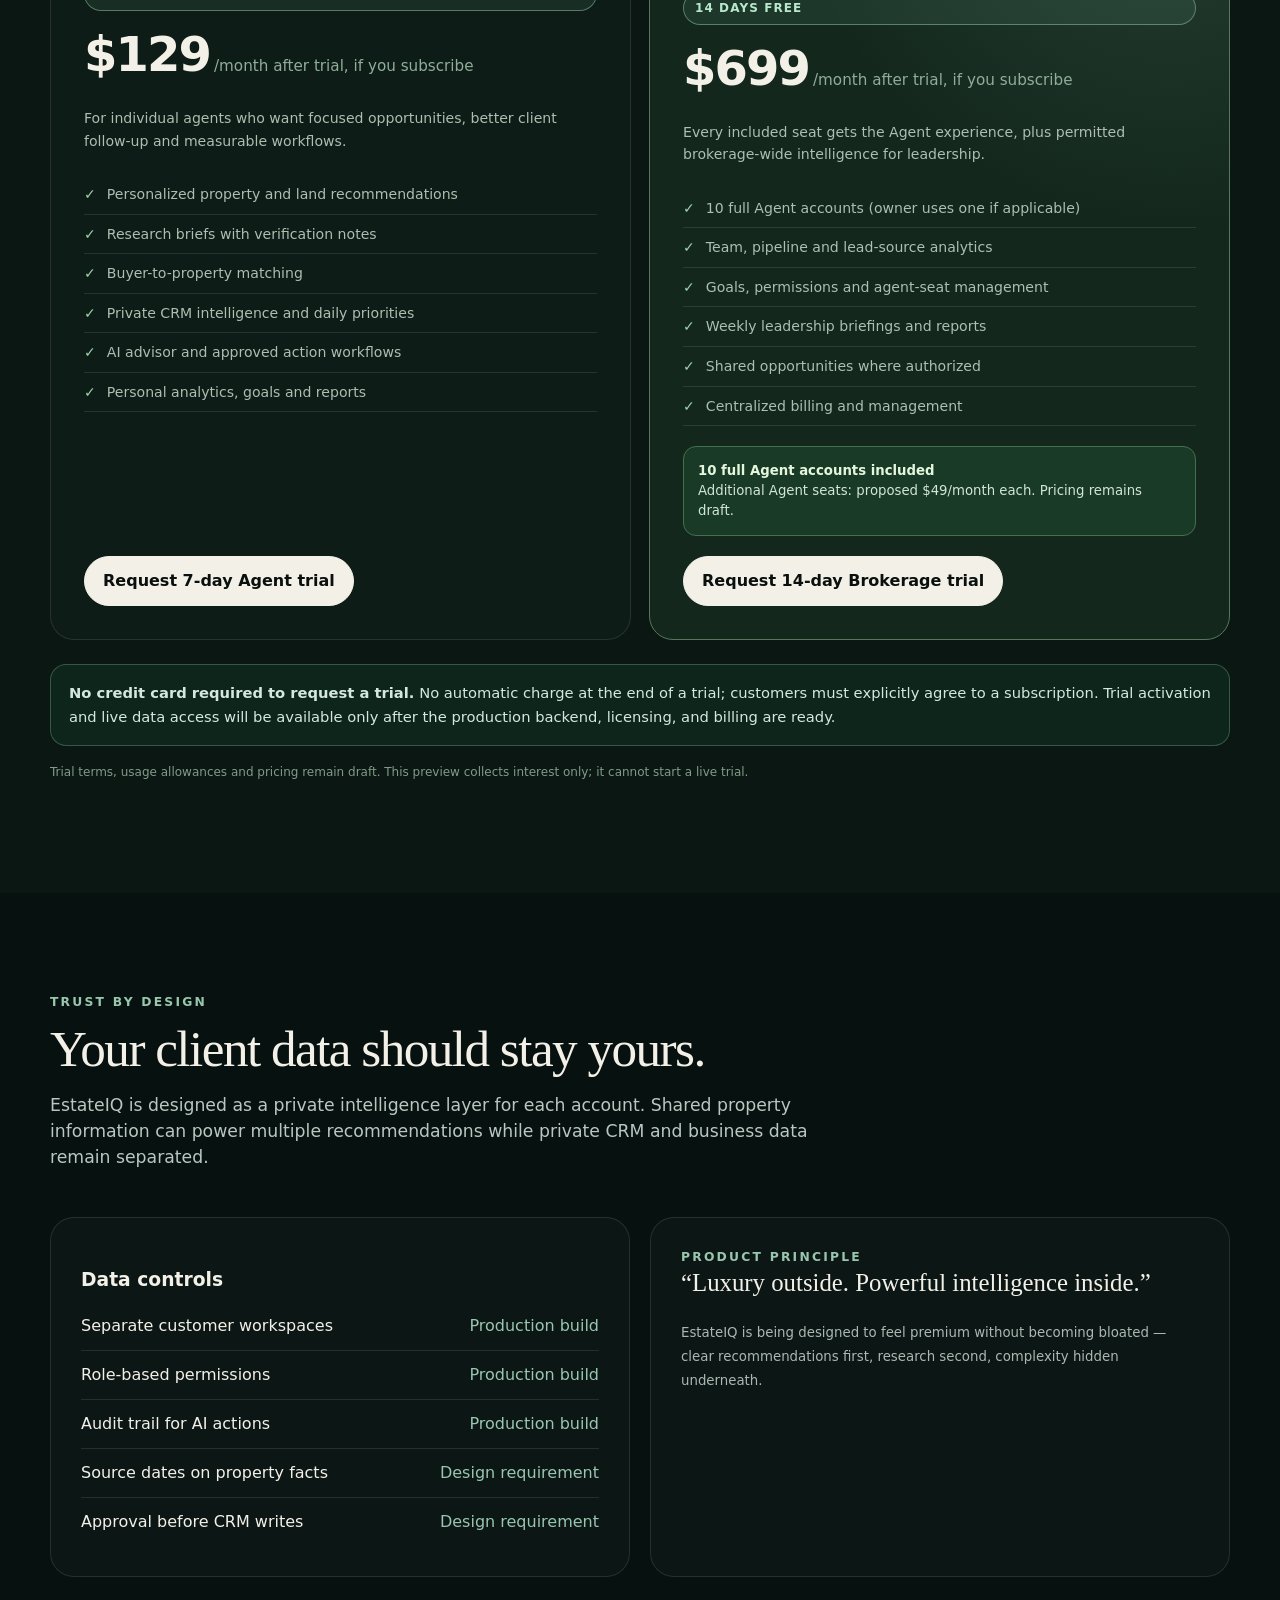
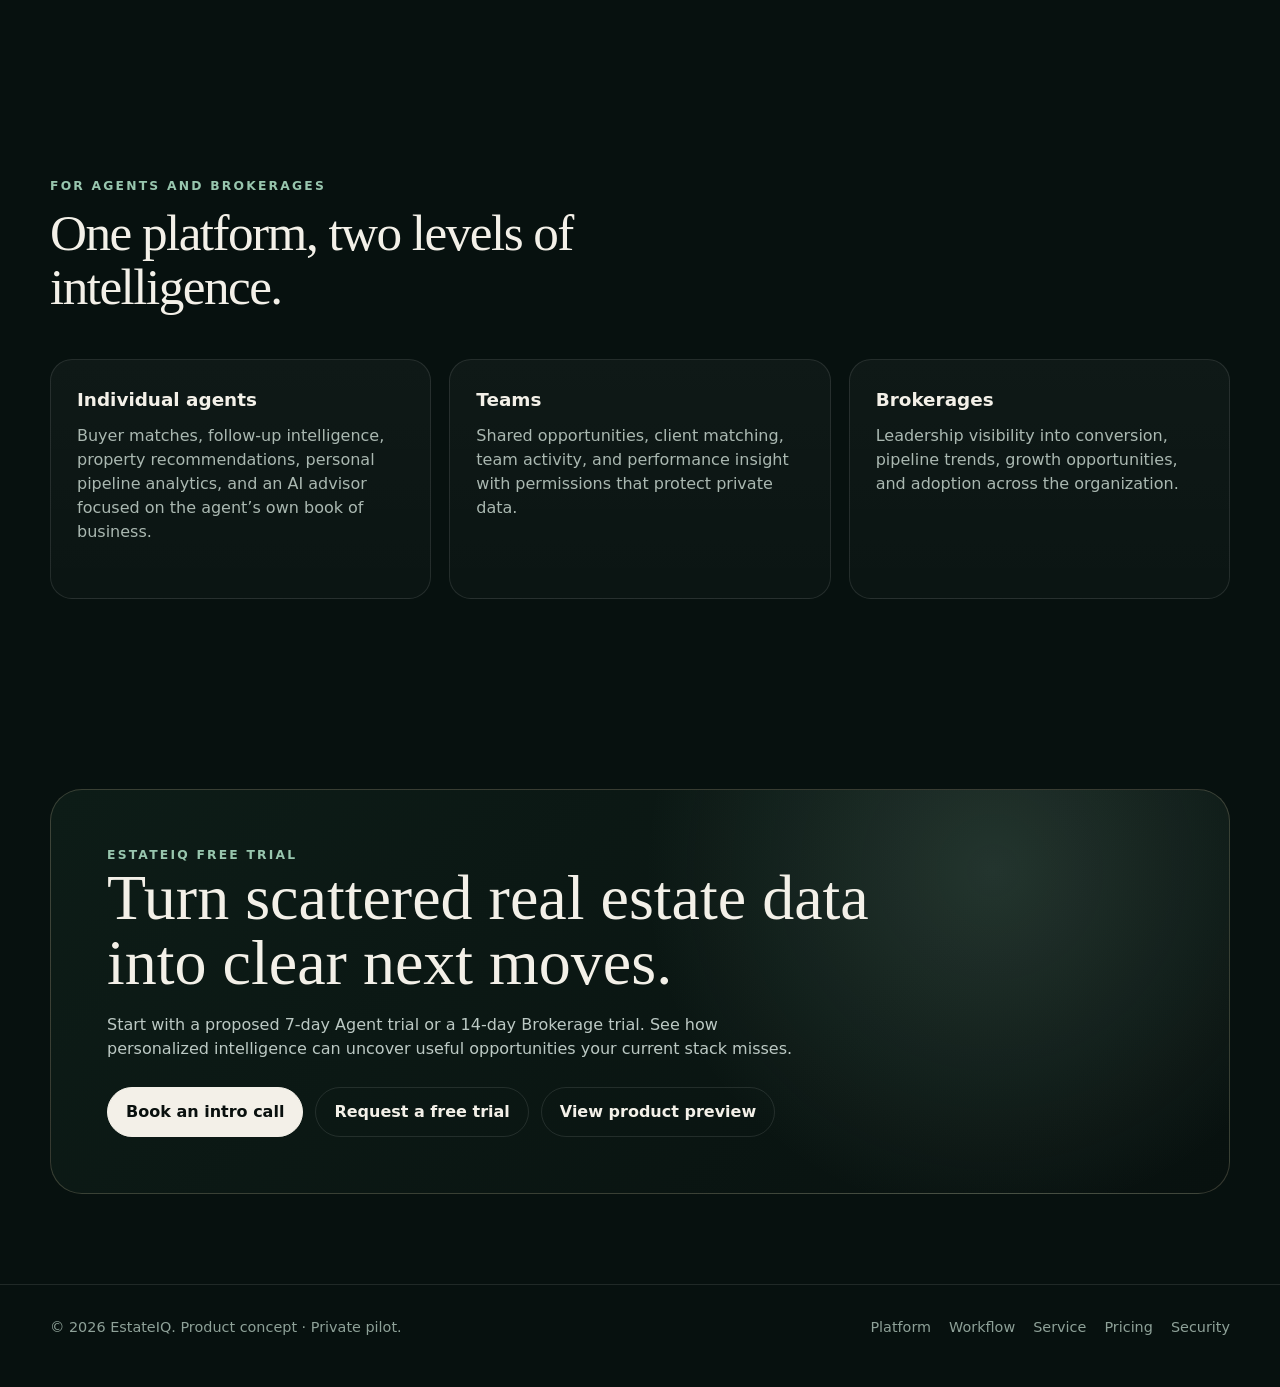
==== commit cf1aa3da: "Add consultation booking and hands-on service offer" ====
--- a/index.html
+++ b/index.html
@@ -1,16 +1,17 @@
 <!doctype html><html lang="en"><head><meta charset="utf-8"><meta name="viewport" content="width=device-width,initial-scale=1"><title>EstateIQ — Intelligence behind every move</title><meta name="description" content="EstateIQ is an AI intelligence layer for real estate agents and brokerages, combining CRM insight, property recommendations, and business analytics."><link rel="preconnect" href="https://images.unsplash.com"><link rel="stylesheet" href="styles.css"><link rel="stylesheet" href="landing-v2.css"></head><body>
-<nav class="nav"><div class="container nav-inner"><a class="brand" href="#top"><span class="brand-mark"><svg viewBox="0 0 24 24" fill="none" stroke="currentColor"><path d="M4 19V9l8-5 8 5v10"/><path d="M9 19v-5h6v5"/></svg></span>EstateIQ</a><button class="mobile-nav-toggle" type="button" id="mobileNavToggle" aria-label="Open site menu" aria-expanded="false" aria-controls="mobileNav">☰</button><div class="nav-links" id="mobileNav"><a href="#platform">Platform</a><a href="#intelligence">Intelligence</a><a href="#workflow">Workflow</a><a href="#pricing">Pricing</a><a href="#security">Security</a></div><div class="nav-actions"><a class="btn nav-signin" href="auth.html">Sign in</a><button class="btn" data-demo>View product</button><button class="btn btn-primary" data-open-pilot>Request a free trial</button></div></div></nav>
+<nav class="nav"><div class="container nav-inner"><a class="brand" href="#top"><span class="brand-mark"><svg viewBox="0 0 24 24" fill="none" stroke="currentColor"><path d="M4 19V9l8-5 8 5v10"/><path d="M9 19v-5h6v5"/></svg></span>EstateIQ</a><button class="mobile-nav-toggle" type="button" id="mobileNavToggle" aria-label="Open site menu" aria-expanded="false" aria-controls="mobileNav">☰</button><div class="nav-links" id="mobileNav"><a href="#platform">Platform</a><a href="#intelligence">Intelligence</a><a href="#workflow">Workflow</a><a href="#service">Service</a><a href="#pricing">Pricing</a><a href="#security">Security</a></div><div class="nav-actions"><a class="btn nav-signin" href="auth.html">Sign in</a><button class="btn" data-demo>View product</button><button class="btn btn-primary" data-open-pilot>Request a free trial</button></div></div></nav>
 <main id="top">
-<section class="hero"><div class="container hero-grid"><div><div class="eyebrow">THE REAL ESTATE INTELLIGENCE PLATFORM · PRIVATE PILOT</div><h1>Intelligence behind every move.</h1><p>The AI intelligence layer for agents and brokerages. Discover relevant properties, match active buyers, prioritize relationships and track what happens next—with less manual research and administration.</p><div class="hero-actions"><button class="btn btn-primary" data-open-pilot>Request a free trial</button><a class="btn" href="auth.html">Create an account ↗</a><button class="btn" data-demo>Explore the dashboard</button></div><div class="trust-row"><span><i class="dot"></i>Private workspace</span><span><i class="dot"></i>Source-aware property intelligence</span><span><i class="dot"></i>Human approval before CRM changes</span></div></div><div class="hero-card"><div class="float-card"><div class="float-top"><div><div class="eyebrow">Recommended opportunity</div><h3>Burlingame single-family match</h3><div class="muted">Illustrative example · not a live listing</div></div><div class="score">92% client fit</div></div><div class="float-meta"><div><span>Estimated value</span><strong>$2.48M</strong></div><div><span>Buyer matches</span><strong>2 active</strong></div><div><span>Next action</span><strong>Review comps</strong></div></div></div></div></div></section>
+<section class="hero"><div class="container hero-grid"><div><div class="eyebrow">THE REAL ESTATE INTELLIGENCE PLATFORM · PRIVATE PILOT</div><h1>Intelligence behind every move.</h1><p>The AI intelligence layer for agents and brokerages. Discover relevant properties, match active buyers, prioritize relationships and track what happens next—with less manual research and administration.</p><div class="hero-actions"><button class="btn btn-primary" data-open-pilot>Request a free trial</button><a class="btn" href="auth.html">Create an account ↗</a><button class="btn" data-demo>Explore the dashboard</button><a class="btn" href="booking.html">Book an intro call</a></div><div class="trust-row"><span><i class="dot"></i>Private workspace</span><span><i class="dot"></i>Source-aware property intelligence</span><span><i class="dot"></i>Human approval before CRM changes</span></div></div><div class="hero-card"><div class="float-card"><div class="float-top"><div><div class="eyebrow">Recommended opportunity</div><h3>Burlingame single-family match</h3><div class="muted">Illustrative example · not a live listing</div></div><div class="score">92% client fit</div></div><div class="float-meta"><div><span>Estimated value</span><strong>$2.48M</strong></div><div><span>Buyer matches</span><strong>2 active</strong></div><div><span>Next action</span><strong>Review comps</strong></div></div></div></div></div></section>
 <section class="logo-strip"><div class="container"><div class="logo-line"><div class="logo-pill">Opportunity briefs</div><div class="logo-pill">CRM insights</div><div class="logo-pill">Buyer matching</div><div class="logo-pill">Team analytics</div><div class="logo-pill">AI advisor</div></div></div></section>
 <section id="platform" class="section"><div class="container"><div class="section-head"><div class="eyebrow">One intelligence layer</div><h2>Built around how real estate businesses actually work.</h2><p class="lead">EstateIQ connects the information you already have with carefully sourced property and parcel information, then turns it into focused recommendations your team can act on.</p></div><div class="grid-3"><article class="feature-card"><div class="icon">✦</div><h3>Personalized property recommendations</h3><p>Recommend homes, multifamily, condos, townhomes, and land based on client needs, market focus, and business goals.</p></article><article class="feature-card"><div class="icon">◎</div><h3>Research with every recommendation</h3><p>Every recommendation can include relevant characteristics, sales history, comps, parcel details, zoning context, and source dates where available.</p></article><article class="feature-card"><div class="icon">↗</div><h3>Buyer-to-property matching</h3><p>Surface which active buyers fit an opportunity and explain the match instead of forcing agents to search every record themselves.</p></article><article class="feature-card"><div class="icon">◫</div><h3>CRM relationship intelligence</h3><p>Identify follow-up gaps, prepare personalized drafts and require an agent’s approval before any external change.</p></article><article class="feature-card"><div class="icon">⌁</div><h3>Business analytics</h3><p>Connect lead sources, pipeline progress, team goals and recorded outcomes in one view.</p></article><article class="feature-card"><div class="icon">✧</div><h3>AI growth advisor</h3><p>Get a daily action plan, explain patterns and prepare draft follow-ups for review.</p></article></div></div></section>
 <section id="intelligence" class="section"><div class="container showcase"><div class="showcase-copy"><div class="eyebrow">Different from a property portal</div><h3>EstateIQ recommends. It does not make you browse.</h3><p class="muted">The property profile is supporting intelligence, not the product itself.</p><div class="bullet"><div class="bullet-check">✓</div><div><strong>Start from your business</strong><br><span class="muted">EstateIQ learns your market, clients, goals, and workflow.</span></div></div><div class="bullet"><div class="bullet-check">✓</div><div><strong>Surface relevant opportunities</strong><br><span class="muted">The system recommends what deserves attention rather than recreating Zillow or Propwire.</span></div></div><div class="bullet"><div class="bullet-check">✓</div><div><strong>Attach evidence and context</strong><br><span class="muted">Property details, land information, comparable sales, and source dates help agents verify the recommendation.</span></div></div><div class="bullet"><div class="bullet-check">✓</div><div><strong>Keep the human in control</strong><br><span class="muted">No autonomous negotiation or irreversible CRM changes.</span></div></div></div><div class="product-demo"><div class="demo-bar"><div class="brand">EstateIQ <span class="muted">/ Command Center</span></div><div class="lights"><span></span><span></span><span></span></div></div><div class="demo-body"><aside class="demo-side"><div class="side-item active">Overview</div><div class="side-item">Opportunities</div><div class="side-item">Buyer matches</div><div class="side-item">CRM intelligence</div><div class="side-item">Analytics</div><div class="side-item">AI advisor</div></aside><div class="demo-main"><div class="eyebrow">Monday briefing</div><h3 style="margin:6px 0 16px">What deserves your attention</h3><div class="metric-row"><div class="metric"><span>High-fit opportunities</span><strong>12</strong></div><div class="metric"><span>Leads needing follow-up</span><strong>7</strong></div><div class="metric"><span>Pipeline value</span><strong>$4.2M</strong></div></div><div class="recommendation"><div class="rec-img"></div><div class="rec-content"><span class="chip">Recommended · 2 buyer matches</span><h4>4 bed · 3 bath · Burlingame, CA</h4><div class="muted" style="font-size:.82rem">Illustrative profile for product demo</div><div class="rec-grid"><div><span>Value range</span><strong>$2.3M–$2.6M</strong></div><div><span>Last sale</span><strong>2018</strong></div><div><span>Lot</span><strong>6,900 sq ft</strong></div><div><span>Reason</span><strong>Client fit + area</strong></div></div></div></div></div></div></div></div></section>
 <section id="workflow" class="section workflow-section"><div class="container"><div class="section-head"><div class="eyebrow">FROM INSIGHT TO ACTION</div><h2>Every recommendation has a next step.</h2><p class="lead">EstateIQ is designed to connect the entire workflow—not merely generate another property list.</p></div><div class="workflow-grid"><article class="workflow-step"><span>01 / CONNECT</span><h3>Start with your business</h3><p>Bring in authorized CRM context, client preferences, production goals and relevant property data.</p></article><article class="workflow-step"><span>02 / RECOMMEND</span><h3>Understand the fit</h3><p>See property or land candidates with buyer matches, supporting facts, source dates and verification gaps.</p></article><article class="workflow-step"><span>03 / ACT</span><h3>Approve the next move</h3><p>Review a daily priority, prepare follow-up drafts and control any action in a connected system.</p></article><article class="workflow-step"><span>04 / MEASURE</span><h3>Know what happened</h3><p>Track saved opportunities, completed actions, conversations and verified outcomes without overstating ROI.</p></article></div><div class="workflow-cta"><div><div class="eyebrow">SEE ALL THE UPGRADES</div><h3>Explore the interactive command center.</h3><p>The demo includes an opportunity engine, buyer matching, CRM queue, scripted advisor, impact dashboard, team view and exportable reports.</p></div><button class="btn btn-primary" data-demo>Explore product preview ↗</button></div></div></section>
+<section id="service" class="section service-section"><div class="container service-layout"><div><div class="eyebrow">HANDS-ON HELP · EARLY ACCESS</div><h2>Get help putting your follow-up process to work.</h2><p class="lead">Alongside the EstateIQ software preview, you can speak with us about a hands-on service for your real estate business. We can help organize your existing leads, plan timely follow-ups, and prepare drafts for your approval.</p><p class="service-note">You stay in control of client outreach. Service scope is agreed together after an intro call; we do not promise a number of appointments or closed deals.</p><a class="btn btn-primary" href="booking.html">Book a service intro call ↗</a></div><div class="service-steps"><div><span>01</span><strong>Review your current process</strong><p>Tell us how you find and follow up with leads today.</p></div><div><span>02</span><strong>Plan a practical workflow</strong><p>Choose one part of your process to improve first.</p></div><div><span>03</span><strong>Work together</strong><p>Agree on what support makes sense before any paid service begins.</p></div></div></div></section>
 <section id="pricing" class="section pricing-section"><div class="container"><div class="section-head"><div class="eyebrow">SIMPLE PLAN STRUCTURE</div><h2>Try the intelligence before you commit.</h2><p class="lead">Our proposed free trials give agents and brokerages time to experience EstateIQ. These are draft prices and a trial-request preview, not active billing or self-service trial enrollment.</p></div><div class="pricing-grid"><article class="pricing-card"><div class="eyebrow">ESTATEIQ AGENT</div><h3>Your personal intelligence desk.</h3><div class="trial-ribbon">7 DAYS FREE</div><div class="price">$129<span>/month after trial, if you subscribe</span></div><p>For individual agents who want focused opportunities, better client follow-up and measurable workflows.</p><ul><li>Personalized property and land recommendations</li><li>Research briefs with verification notes</li><li>Buyer-to-property matching</li><li>Private CRM intelligence and daily priorities</li><li>AI advisor and approved action workflows</li><li>Personal analytics, goals and reports</li></ul><button class="btn btn-primary" data-open-pilot data-trial-plan="agent">Request 7-day Agent trial</button></article><article class="pricing-card featured"><div class="price-top"><div class="eyebrow">ESTATEIQ BROKERAGE</div><span class="price-pill">10 Agent seats included</span></div><h3>A clearer view of the whole business.</h3><div class="trial-ribbon">14 DAYS FREE</div><div class="price">$699<span>/month after trial, if you subscribe</span></div><p>Every included seat gets the Agent experience, plus permitted brokerage-wide intelligence for leadership.</p><ul><li>10 full Agent accounts (owner uses one if applicable)</li><li>Team, pipeline and lead-source analytics</li><li>Goals, permissions and agent-seat management</li><li>Weekly leadership briefings and reports</li><li>Shared opportunities where authorized</li><li>Centralized billing and management</li></ul><div class="founding-note"><strong>10 full Agent accounts included</strong><br>Additional Agent seats: proposed $49/month each. Pricing remains draft.</div><button class="btn btn-primary" data-open-pilot data-trial-plan="brokerage">Request 14-day Brokerage trial</button></article></div><div class="trial-assurance"><strong>No credit card required to request a trial.</strong> No automatic charge at the end of a trial; customers must explicitly agree to a subscription. Trial activation and live data access will be available only after the production backend, licensing, and billing are ready.</div><p class="pricing-disclaimer">Trial terms, usage allowances and pricing remain draft. This preview collects interest only; it cannot start a live trial.</p></div></section>
 <section id="security" class="section"><div class="container"><div class="section-head"><div class="eyebrow">Trust by design</div><h2>Your client data should stay yours.</h2><p class="lead">EstateIQ is designed as a private intelligence layer for each account. Shared property information can power multiple recommendations while private CRM and business data remain separated.</p></div><div class="split"><div class="security-card"><h3>Data controls</h3><div class="security-list"><div class="security-row"><span>Separate customer workspaces</span><span>Production build</span></div><div class="security-row"><span>Role-based permissions</span><span>Production build</span></div><div class="security-row"><span>Audit trail for AI actions</span><span>Production build</span></div><div class="security-row"><span>Source dates on property facts</span><span>Design requirement</span></div><div class="security-row"><span>Approval before CRM writes</span><span>Design requirement</span></div></div></div><div class="quote-card"><div class="eyebrow">Product principle</div><blockquote>“Luxury outside. Powerful intelligence inside.”</blockquote><small>EstateIQ is being designed to feel premium without becoming bloated — clear recommendations first, research second, complexity hidden underneath.</small></div></div></div></section>
 <section id="about" class="section"><div class="container"><div class="section-head"><div class="eyebrow">For agents and brokerages</div><h2>One platform, two levels of intelligence.</h2></div><div class="grid-3"><article class="feature-card"><h3>Individual agents</h3><p>Buyer matches, follow-up intelligence, property recommendations, personal pipeline analytics, and an AI advisor focused on the agent’s own book of business.</p></article><article class="feature-card"><h3>Teams</h3><p>Shared opportunities, client matching, team activity, and performance insight with permissions that protect private data.</p></article><article class="feature-card"><h3>Brokerages</h3><p>Leadership visibility into conversion, pipeline trends, growth opportunities, and adoption across the organization.</p></article></div></div></section>
-<section class="cta"><div class="container"><div class="cta-box"><div class="eyebrow">EstateIQ free trial</div><h2>Turn scattered real estate data into clear next moves.</h2><p>Start with a proposed 7-day Agent trial or a 14-day Brokerage trial. See how personalized intelligence can uncover useful opportunities your current stack misses.</p><div class="cta-actions"><button class="btn btn-primary" data-open-pilot>Request a free trial</button><button class="btn" data-demo>View product preview</button></div></div></div></section>
+<section class="cta"><div class="container"><div class="cta-box"><div class="eyebrow">EstateIQ free trial</div><h2>Turn scattered real estate data into clear next moves.</h2><p>Start with a proposed 7-day Agent trial or a 14-day Brokerage trial. See how personalized intelligence can uncover useful opportunities your current stack misses.</p><div class="cta-actions"><a class="btn btn-primary" href="booking.html">Book an intro call</a><button class="btn" data-open-pilot>Request a free trial</button><button class="btn" data-demo>View product preview</button></div></div></div></section>
 </main>
-<footer><div class="container footer-inner"><div>© 2026 EstateIQ. Product concept · Private pilot.</div><div class="footer-links"><a href="#platform">Platform</a><a href="#workflow">Workflow</a><a href="#pricing">Pricing</a><a href="#security">Security</a></div></div></footer>
-<div class="modal" id="pilotModal"><div class="modal-card"><div class="modal-head"><div><div class="eyebrow">Trial request</div><strong>Request your EstateIQ free trial</strong></div><button type="button" class="close" data-close-pilot aria-label="Close pilot form">×</button></div><div class="modal-body"><form id="pilotForm" name="estateiq-pilot" method="POST" action="/thank-you.html" data-netlify="true" netlify-honeypot="bot-field"><input type="hidden" name="form-name" value="estateiq-pilot"><p class="visually-hidden"><label>Do not fill this out: <input name="bot-field"></label></p><div class="trial-form-intro">Agent: 7 days free · Brokerage: 14 days free. This preview collects trial requests; no trial or subscription starts here.</div><div class="field"><label for="trialPlan">Trial type</label><select id="trialPlan" name="trial-plan" required><option value="agent">Agent — 7 days free</option><option value="brokerage">Brokerage — 14 days free</option></select></div><div class="field"><label for="pilotName">Name</label><input id="pilotName" name="name" required placeholder="Your name"></div><div class="field"><label for="pilotEmail">Work email</label><input id="pilotEmail" name="email" type="email" required placeholder="you@brokerage.com"></div><div class="field"><label for="pilotRole">I am a...</label><select id="pilotRole" name="role"><option>Real estate agent</option><option>Team lead</option><option>Broker / owner</option><option>Other</option></select></div><div class="field"><label for="pilotCompany">Brokerage / team</label><input id="pilotCompany" name="company" placeholder="Company name"></div><div class="field"><label for="pilotGoals">What do you want EstateIQ to help with?</label><textarea id="pilotGoals" name="goals" rows="4" placeholder="Property matching, lead follow-up, analytics..."></textarea></div><button class="btn btn-primary" type="submit">Submit trial request</button><div class="notice" id="formNote">No credit card is collected and no trial starts automatically. This form can collect requests only after Netlify Forms is enabled and tested on a deployed site.</div></form></div></div></div>
+<footer><div class="container footer-inner"><div>© 2026 EstateIQ. Product concept · Private pilot.</div><div class="footer-links"><a href="#platform">Platform</a><a href="#workflow">Workflow</a><a href="#service">Service</a><a href="#pricing">Pricing</a><a href="#security">Security</a></div></div></footer>
+<div class="modal" id="pilotModal"><div class="modal-card"><div class="modal-head"><div><div class="eyebrow">Trial request</div><strong>Request your EstateIQ free trial</strong></div><button type="button" class="close" data-close-pilot aria-label="Close pilot form">×</button></div><div class="modal-body"><form id="pilotForm" name="estateiq-pilot" method="POST" action="/thank-you.html" data-netlify="true" netlify-honeypot="bot-field"><input type="hidden" name="form-name" value="estateiq-pilot"><p class="visually-hidden"><label>Do not fill this out: <input name="bot-field"></label></p><div class="trial-form-intro">Agent: 7 days free · Brokerage: 14 days free. This preview collects trial requests; no trial or subscription starts here.</div><div class="field"><label for="trialPlan">Trial type</label><select id="trialPlan" name="trial-plan" required><option value="agent">Agent — 7 days free</option><option value="brokerage">Brokerage — 14 days free</option></select></div><div class="field"><label for="pilotName">Name</label><input id="pilotName" name="name" required placeholder="Your name"></div><div class="field"><label for="pilotEmail">Work email</label><input id="pilotEmail" name="email" type="email" required placeholder="you@brokerage.com"></div><div class="field"><label for="pilotRole">I am a...</label><select id="pilotRole" name="role"><option>Real estate agent</option><option>Team lead</option><option>Broker / owner</option><option>Other</option></select></div><div class="field"><label for="pilotCompany">Brokerage / team</label><input id="pilotCompany" name="company" placeholder="Company name"></div><div class="field"><label for="pilotGoals">What do you want EstateIQ to help with?</label><textarea id="pilotGoals" name="goals" rows="4" placeholder="Property matching, lead follow-up, analytics..."></textarea></div><button class="btn btn-primary" type="submit">Submit trial request</button><div class="notice" id="formNote">No credit card is collected and no trial starts automatically. Pilot requests are not being collected on this Vercel demo yet. Your form will not be sent.</div></form></div></div></div>
 <script src="app.js"></script></body></html>
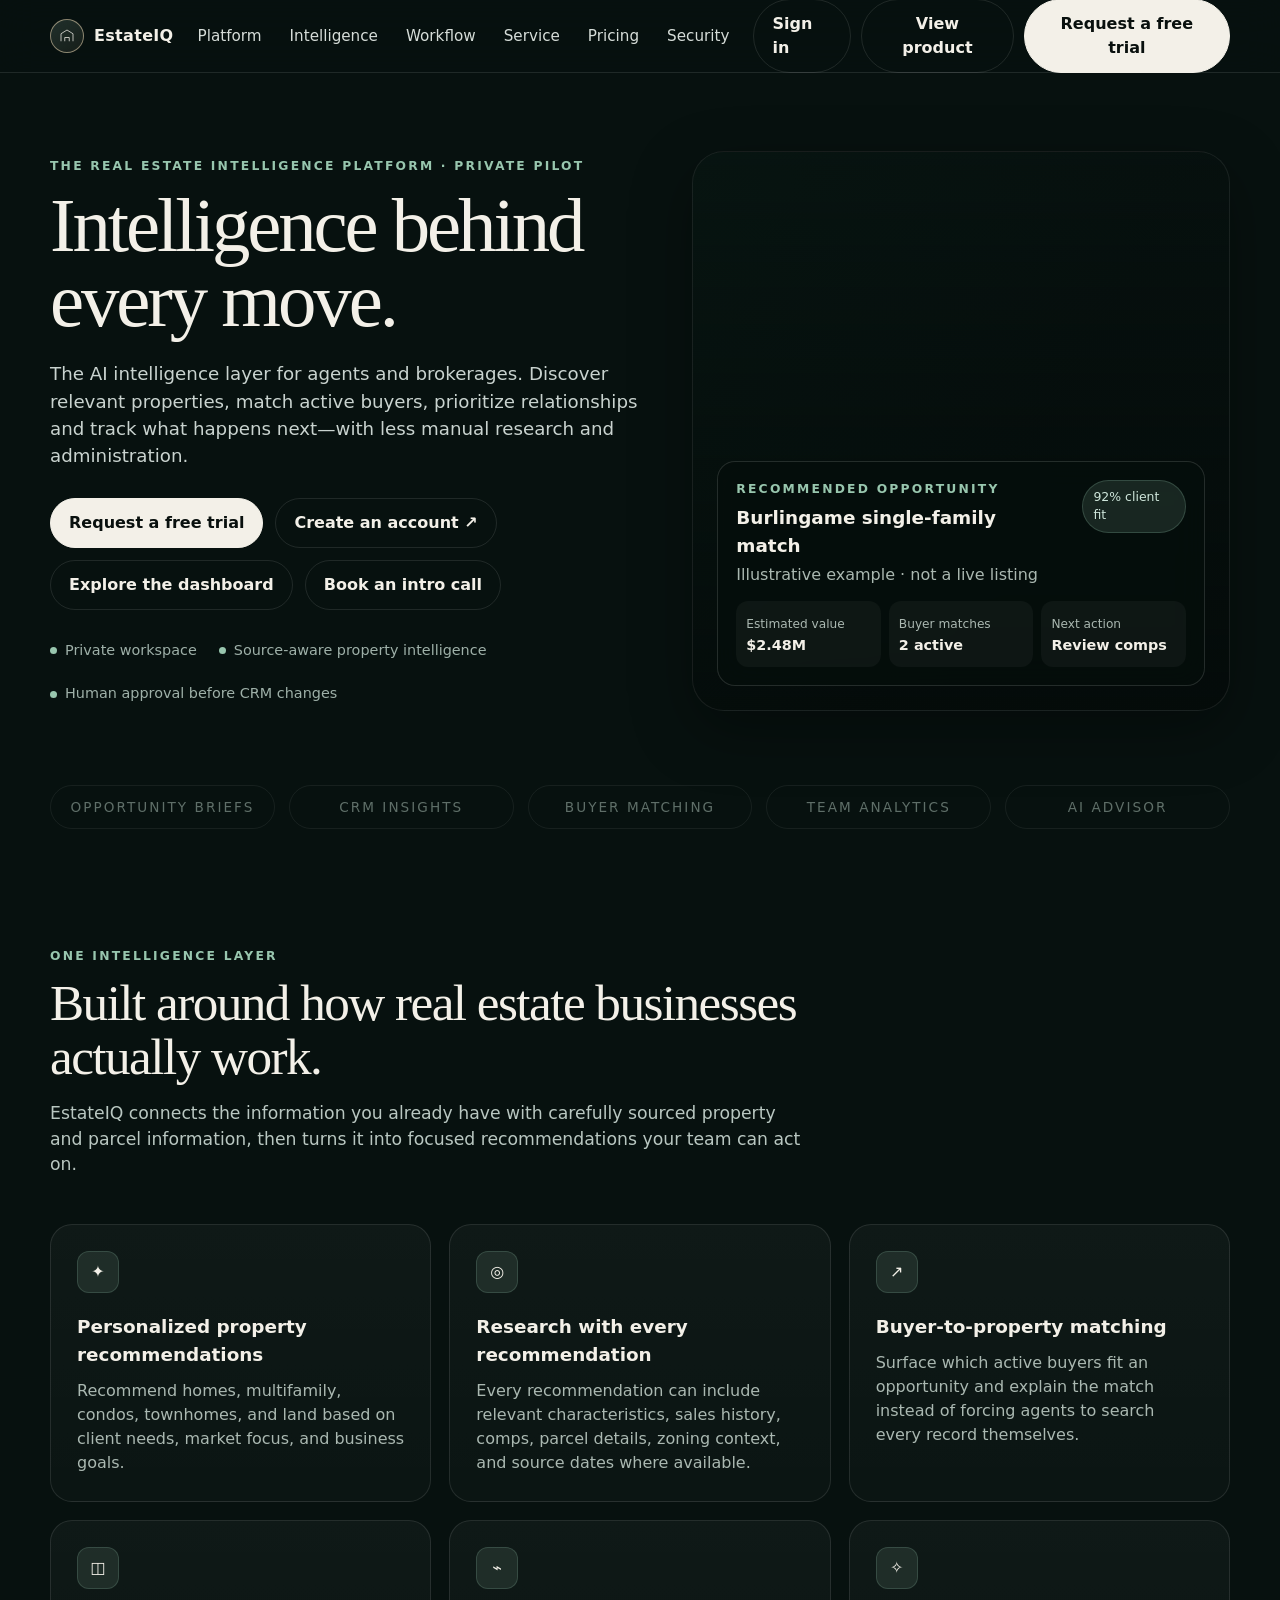
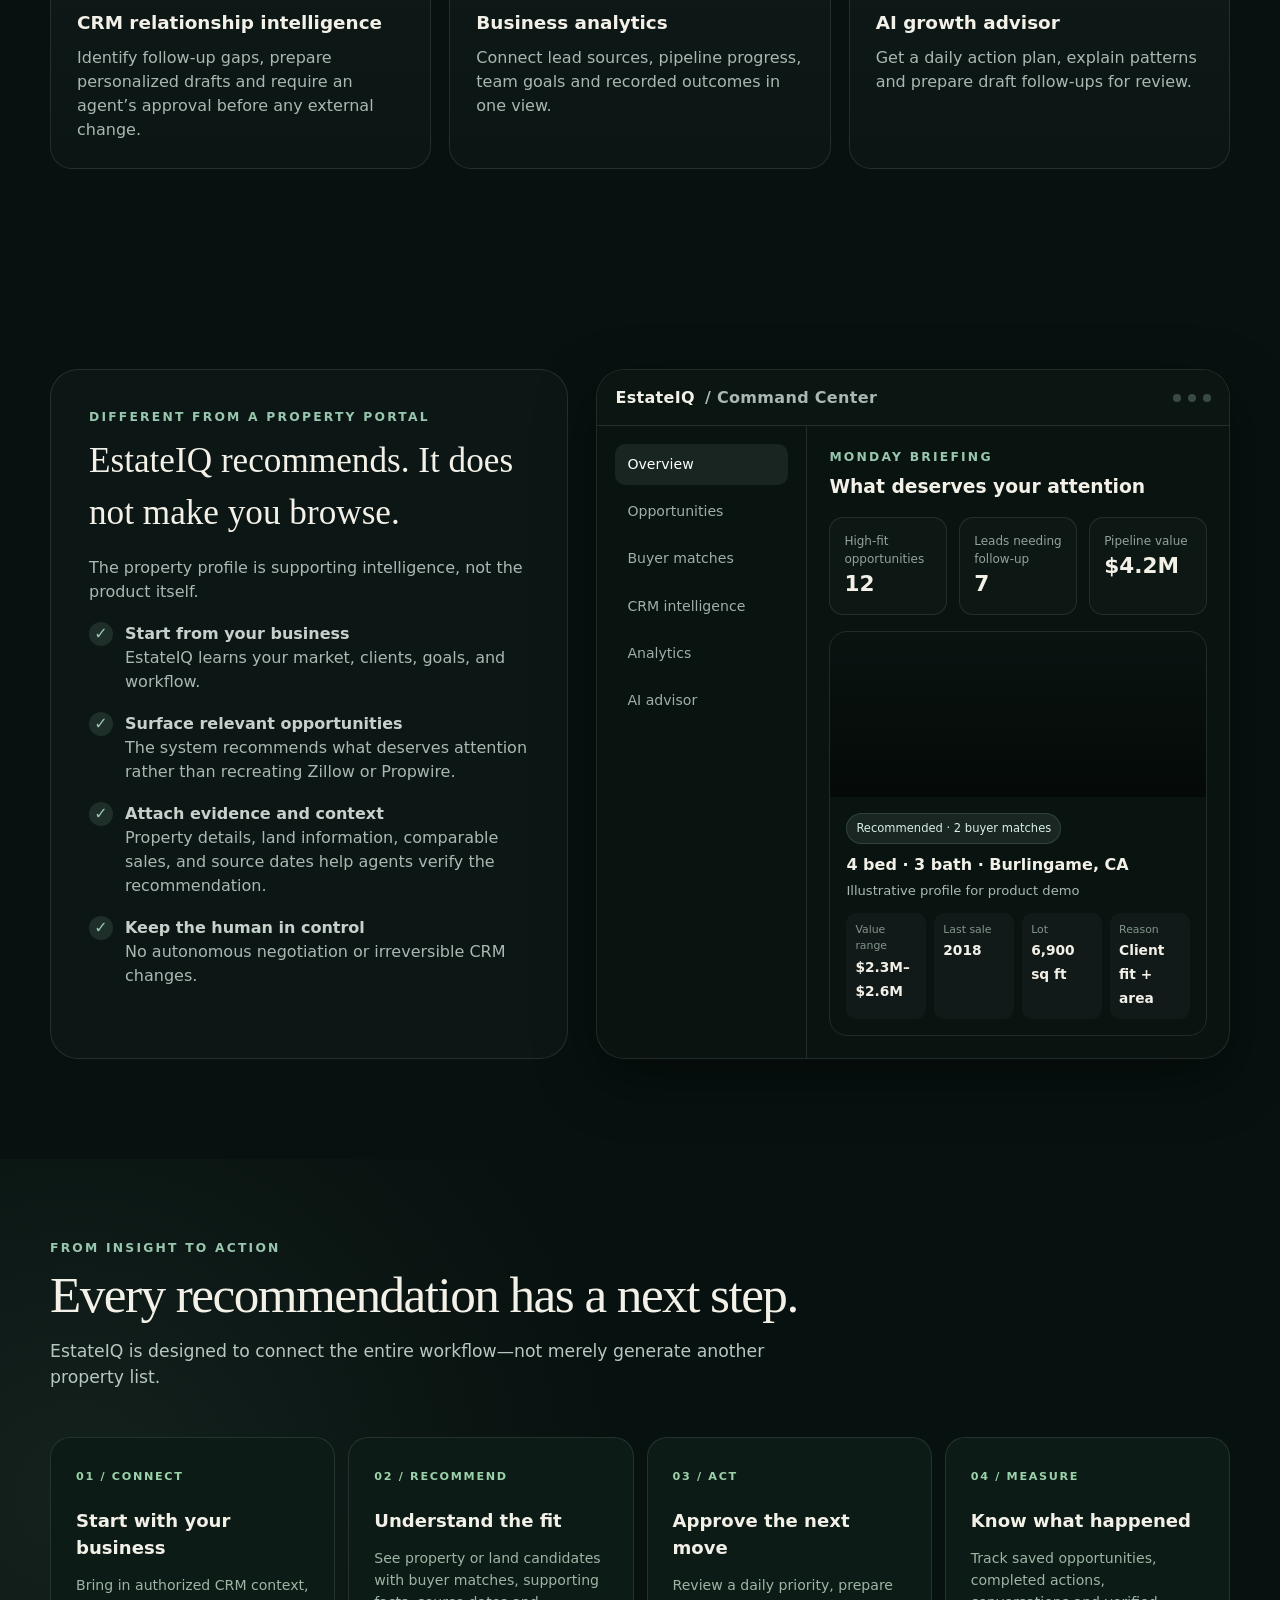
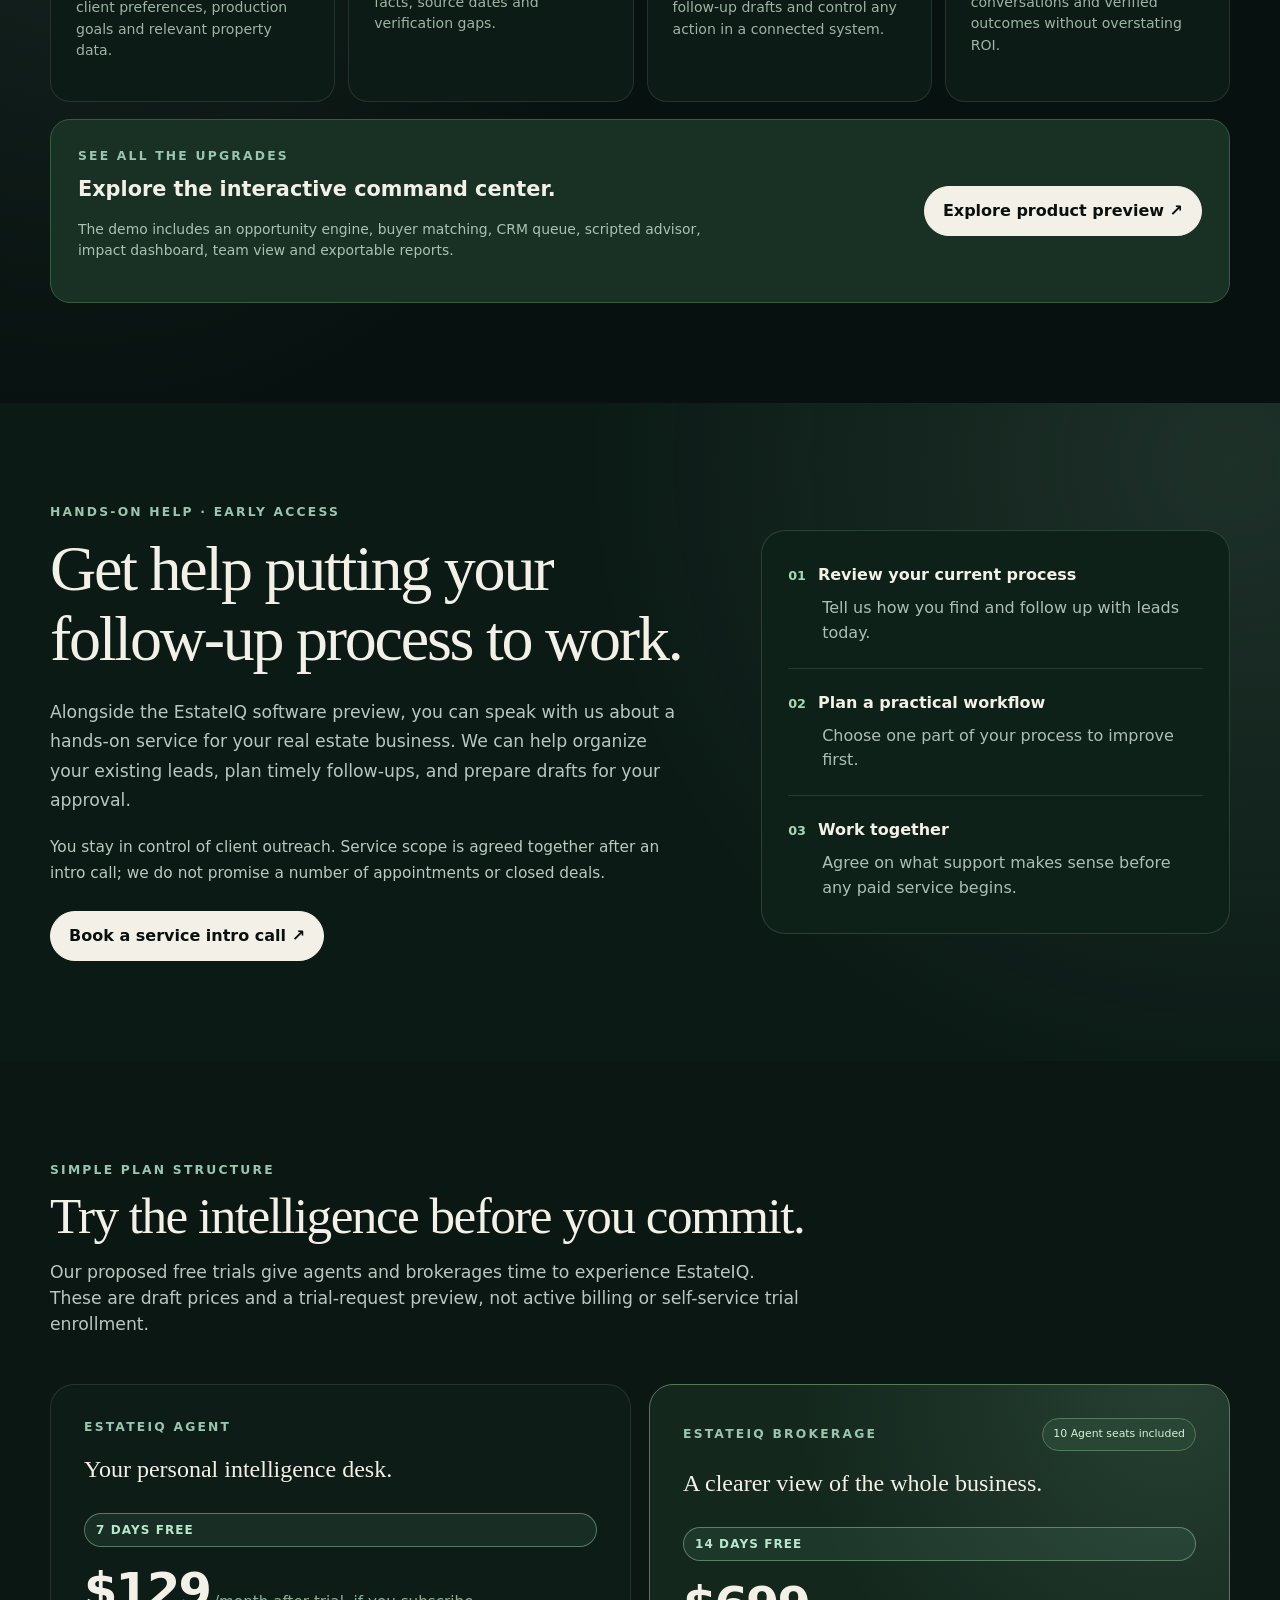
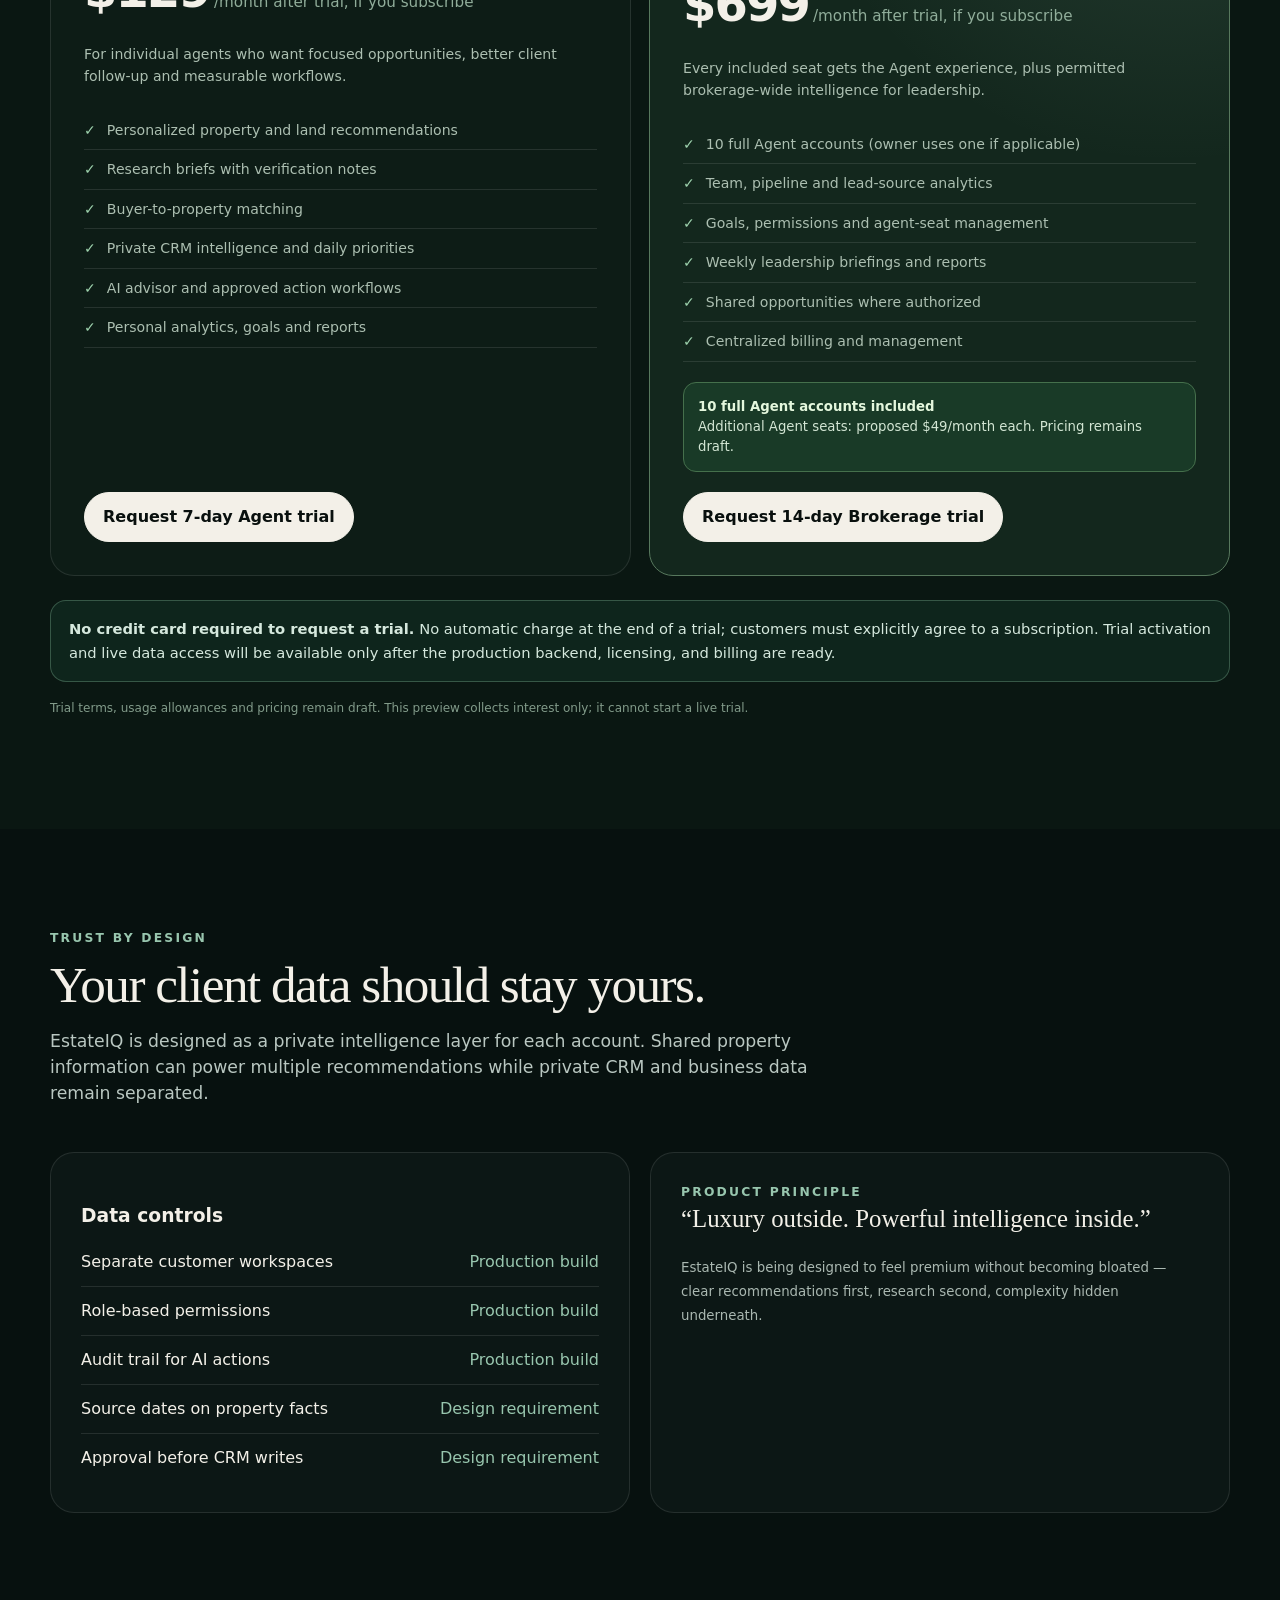
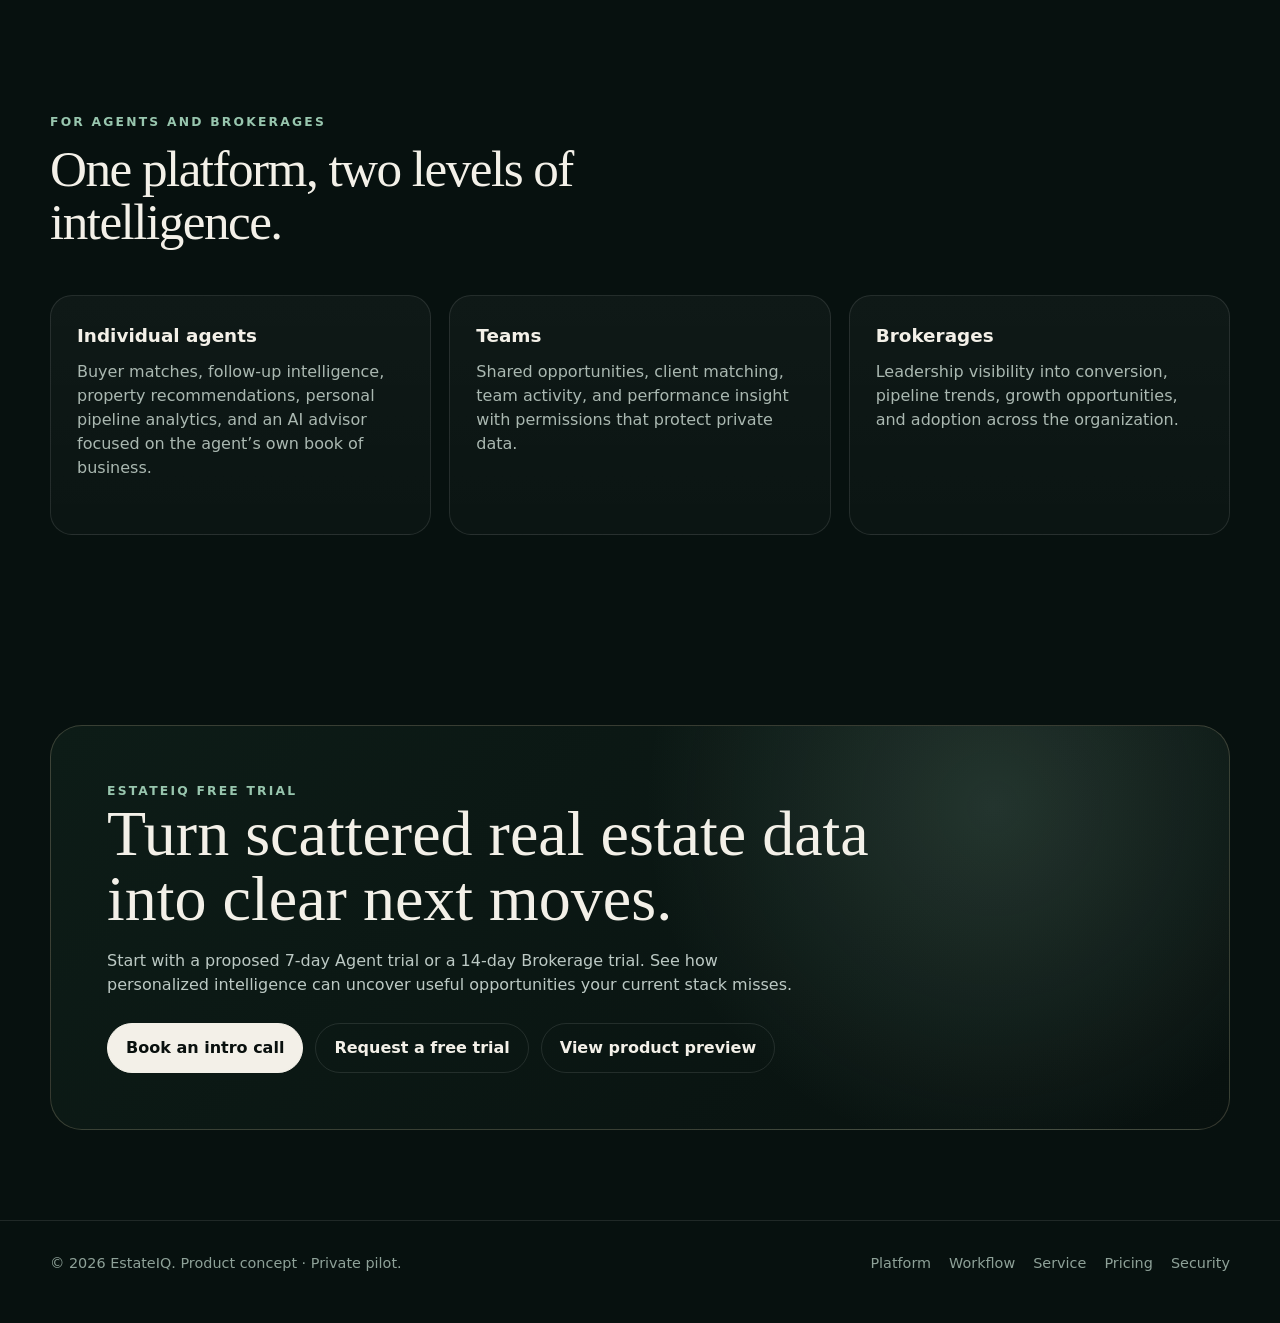
==== commit ababbac2: "Keep unconnected forms and booking controls honest" ====
--- a/index.html
+++ b/index.html
@@ -13,5 +13,5 @@
 <section class="cta"><div class="container"><div class="cta-box"><div class="eyebrow">EstateIQ free trial</div><h2>Turn scattered real estate data into clear next moves.</h2><p>Start with a proposed 7-day Agent trial or a 14-day Brokerage trial. See how personalized intelligence can uncover useful opportunities your current stack misses.</p><div class="cta-actions"><a class="btn btn-primary" href="booking.html">Book an intro call</a><button class="btn" data-open-pilot>Request a free trial</button><button class="btn" data-demo>View product preview</button></div></div></div></section>
 </main>
 <footer><div class="container footer-inner"><div>© 2026 EstateIQ. Product concept · Private pilot.</div><div class="footer-links"><a href="#platform">Platform</a><a href="#workflow">Workflow</a><a href="#service">Service</a><a href="#pricing">Pricing</a><a href="#security">Security</a></div></div></footer>
-<div class="modal" id="pilotModal"><div class="modal-card"><div class="modal-head"><div><div class="eyebrow">Trial request</div><strong>Request your EstateIQ free trial</strong></div><button type="button" class="close" data-close-pilot aria-label="Close pilot form">×</button></div><div class="modal-body"><form id="pilotForm" name="estateiq-pilot" method="POST" action="/thank-you.html" data-netlify="true" netlify-honeypot="bot-field"><input type="hidden" name="form-name" value="estateiq-pilot"><p class="visually-hidden"><label>Do not fill this out: <input name="bot-field"></label></p><div class="trial-form-intro">Agent: 7 days free · Brokerage: 14 days free. This preview collects trial requests; no trial or subscription starts here.</div><div class="field"><label for="trialPlan">Trial type</label><select id="trialPlan" name="trial-plan" required><option value="agent">Agent — 7 days free</option><option value="brokerage">Brokerage — 14 days free</option></select></div><div class="field"><label for="pilotName">Name</label><input id="pilotName" name="name" required placeholder="Your name"></div><div class="field"><label for="pilotEmail">Work email</label><input id="pilotEmail" name="email" type="email" required placeholder="you@brokerage.com"></div><div class="field"><label for="pilotRole">I am a...</label><select id="pilotRole" name="role"><option>Real estate agent</option><option>Team lead</option><option>Broker / owner</option><option>Other</option></select></div><div class="field"><label for="pilotCompany">Brokerage / team</label><input id="pilotCompany" name="company" placeholder="Company name"></div><div class="field"><label for="pilotGoals">What do you want EstateIQ to help with?</label><textarea id="pilotGoals" name="goals" rows="4" placeholder="Property matching, lead follow-up, analytics..."></textarea></div><button class="btn btn-primary" type="submit">Submit trial request</button><div class="notice" id="formNote">No credit card is collected and no trial starts automatically. Pilot requests are not being collected on this Vercel demo yet. Your form will not be sent.</div></form></div></div></div>
+<div class="modal" id="pilotModal"><div class="modal-card"><div class="modal-head"><div><div class="eyebrow">Trial request</div><strong>Request your EstateIQ free trial</strong></div><button type="button" class="close" data-close-pilot aria-label="Close pilot form">×</button></div><div class="modal-body"><form id="pilotForm" name="estateiq-pilot" method="POST" action="/thank-you.html" data-netlify="true" netlify-honeypot="bot-field"><input type="hidden" name="form-name" value="estateiq-pilot"><p class="visually-hidden"><label>Do not fill this out: <input name="bot-field"></label></p><div class="trial-form-intro">Agent: 7 days free · Brokerage: 14 days free. This preview collects trial requests; no trial or subscription starts here.</div><div class="field"><label for="trialPlan">Trial type</label><select id="trialPlan" name="trial-plan" required><option value="agent">Agent — 7 days free</option><option value="brokerage">Brokerage — 14 days free</option></select></div><div class="field"><label for="pilotName">Name</label><input id="pilotName" name="name" required placeholder="Your name"></div><div class="field"><label for="pilotEmail">Work email</label><input id="pilotEmail" name="email" type="email" required placeholder="you@brokerage.com"></div><div class="field"><label for="pilotRole">I am a...</label><select id="pilotRole" name="role"><option>Real estate agent</option><option>Team lead</option><option>Broker / owner</option><option>Other</option></select></div><div class="field"><label for="pilotCompany">Brokerage / team</label><input id="pilotCompany" name="company" placeholder="Company name"></div><div class="field"><label for="pilotGoals">What do you want EstateIQ to help with?</label><textarea id="pilotGoals" name="goals" rows="4" placeholder="Property matching, lead follow-up, analytics..."></textarea></div><button class="btn btn-primary" type="submit">Submit trial request</button><div class="notice" id="formNote">No credit card is collected and no trial starts automatically. Pilot requests are not being collected here yet. This form will not be sent. <a href="booking.html">Book an intro call instead.</a></div></form></div></div></div>
 <script src="app.js"></script></body></html>
--- a/landing-v2.css
+++ b/landing-v2.css
@@ -35,3 +35,26 @@
 }
 html,body{max-width:100%;overflow-x:clip}
 img,svg{max-width:100%}
+
+/* Concierge offer and hosted appointment scheduling. */
+.service-section{background:radial-gradient(circle at 96% 9%,rgba(152,198,174,.13),transparent 47%),#0b1a15}
+.service-layout{display:grid;grid-template-columns:minmax(0,1.15fr) minmax(280px,.85fr);gap:clamp(24px,6vw,90px);align-items:center}
+.service-layout h2,.booking-layout h1{font-family:Georgia,serif;font-weight:500;line-height:1.1;letter-spacing:-.035em;font-size:clamp(2.3rem,5vw,4.1rem);margin:13px 0 23px}
+.service-layout .lead,.booking-layout .lead{max-width:670px;line-height:1.7}
+.service-note{color:#b7cbbf;line-height:1.65;font-size:.96rem;margin:20px 0 25px}
+.service-steps{border:1px solid rgba(152,198,174,.2);border-radius:24px;background:#0d2119;padding:10px 26px}
+.service-steps>div{padding:22px 0;border-bottom:1px solid rgba(152,198,174,.15)}
+.service-steps>div:last-child{border-bottom:0}
+.service-steps span{font-size:.8rem;font-weight:700;color:#a3d8b7;margin-right:12px}
+.service-steps strong{font-size:1rem}
+.service-steps p{color:#aebeb5;line-height:1.55;margin:9px 0 0 34px}
+.booking-main{min-height:calc(100vh - 200px);padding:clamp(55px,9vw,120px) 0}
+.booking-layout{display:grid;grid-template-columns:minmax(0,1.1fr) minmax(300px,.9fr);gap:clamp(28px,7vw,96px);align-items:start}
+.booking-list{padding-left:22px;line-height:2.1;color:#e3ede5}
+.booking-list li::marker{color:#98c6ae}
+.booking-panel{border:1px solid rgba(152,198,174,.28);border-radius:25px;background:linear-gradient(145deg,#153626,#0a1a15);padding:clamp(25px,4vw,42px);box-shadow:0 18px 45px #0005}
+.booking-panel h2{font-family:Georgia,serif;font-weight:500;font-size:clamp(1.7rem,3vw,2.45rem);line-height:1.2;margin:18px 0}
+.booking-panel p{color:#b9cec1;line-height:1.65}
+.booking-panel .btn{margin-top:10px}
+.booking-status{font-size:.93rem;margin:18px 0 0}
+@media(max-width:750px){.service-layout,.booking-layout{grid-template-columns:1fr}.service-layout{gap:30px}.booking-main{padding:65px 0}}
